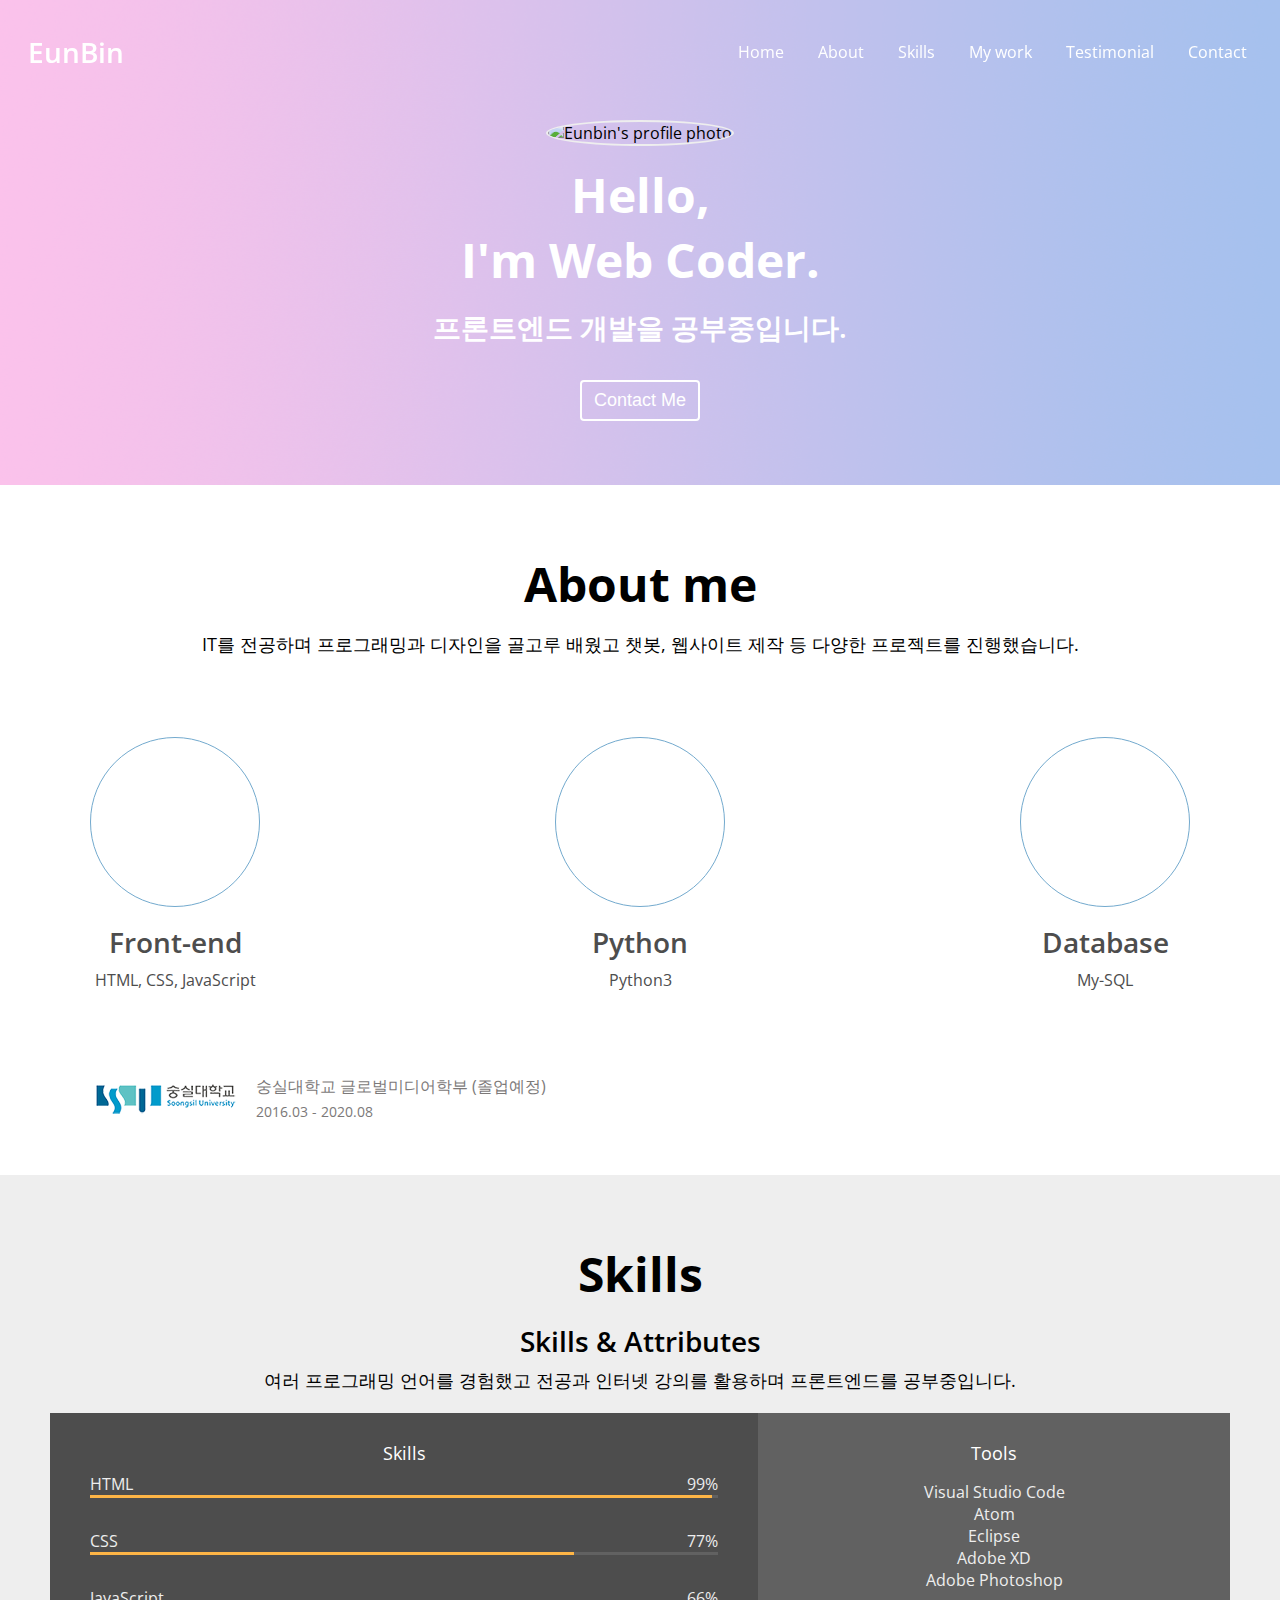
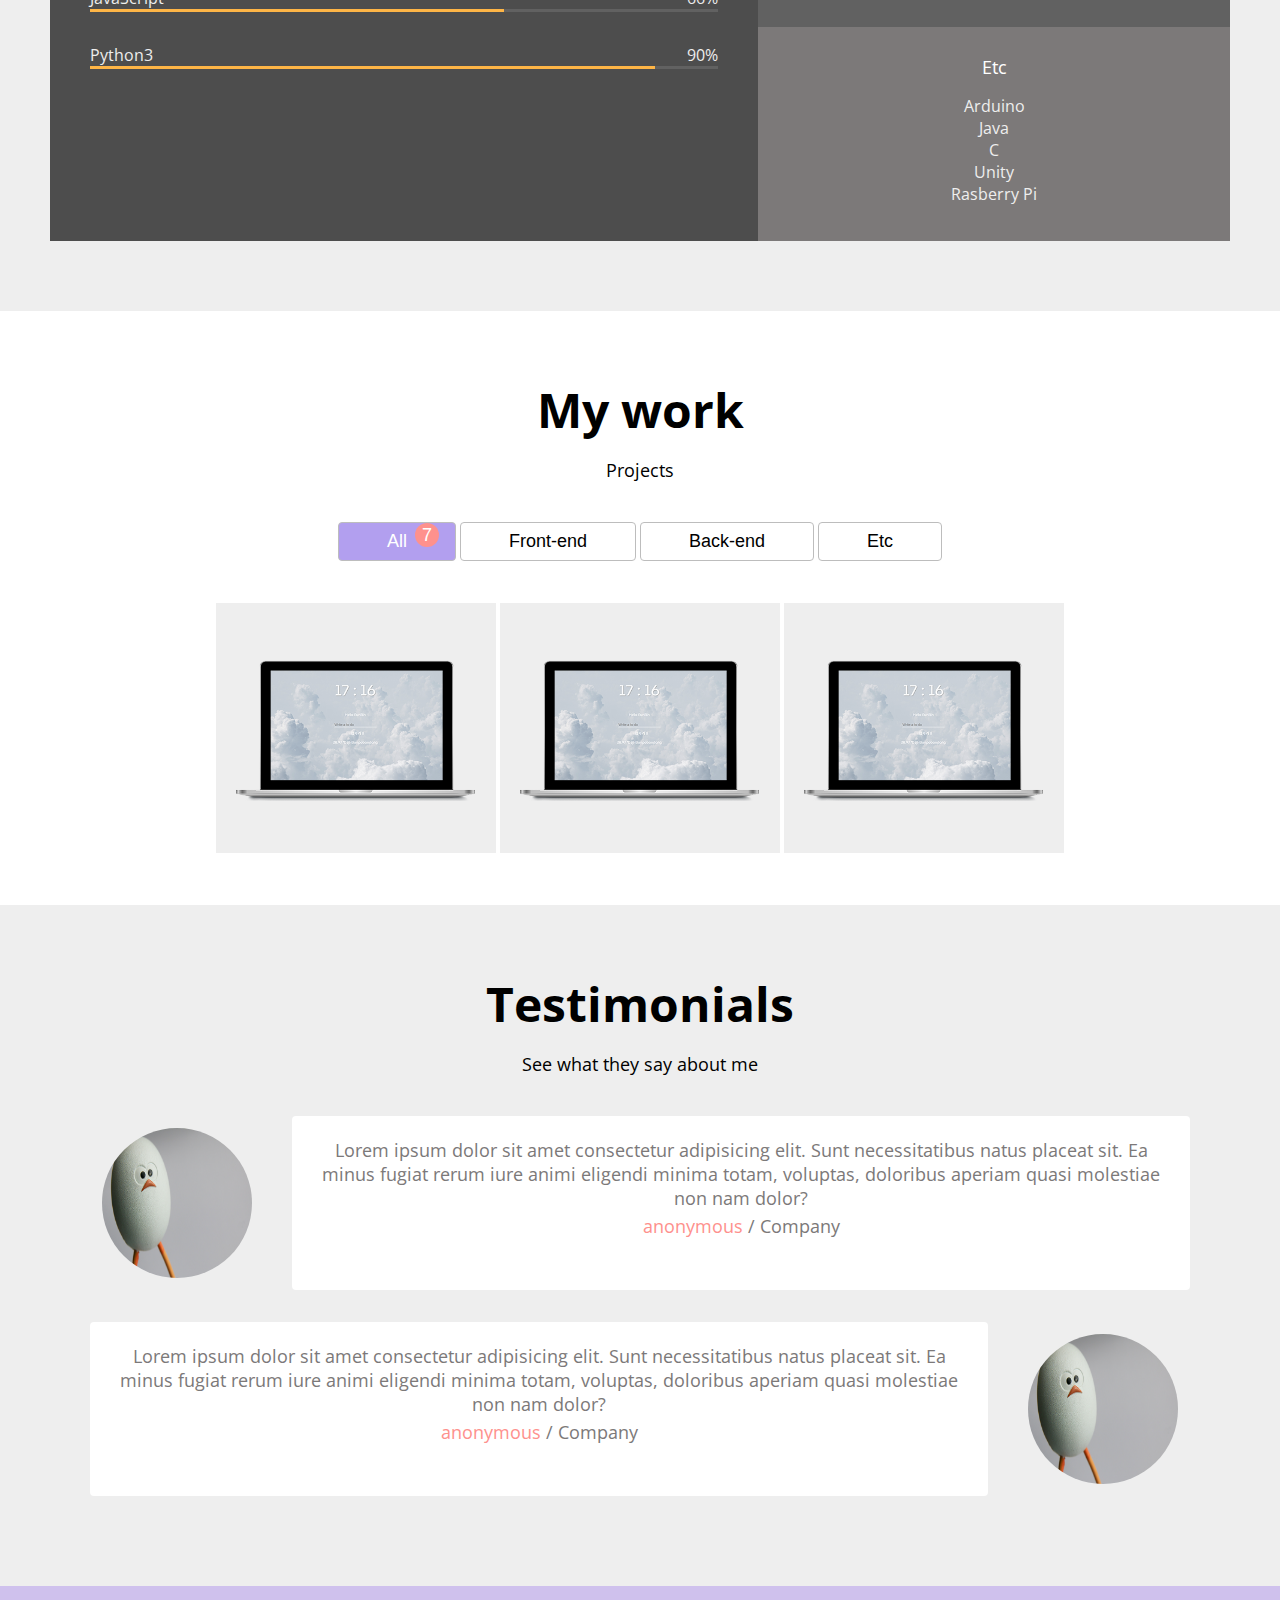
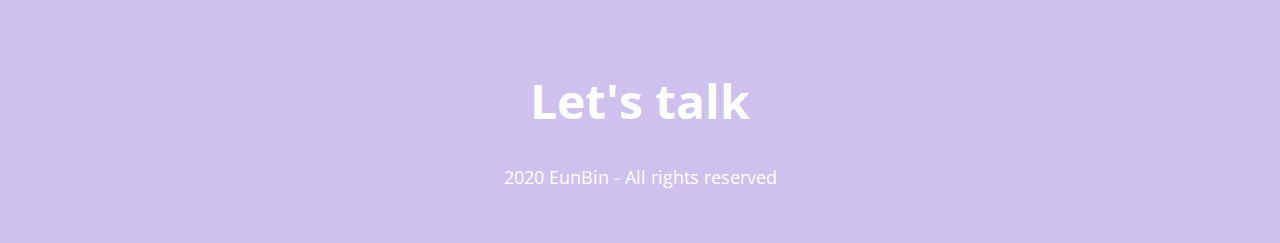
==== index.html @ cace44f2 "CSS: Styling" ====
<!DOCTYPE html>
<html lang="en">
  <head>
    <meta charset="UTF-8" />
    <meta name="viewport" content="width=device-width, initial-scale=1.0" />
    <title>EunBin's Portfolio</title>
    <meta
      name="description"
      content="Portfolio for bright software engineer EunBin"
    />
    <meta name="author" content="EunBin" />
    <link rel="icon" type="image/png" href="imgs/favicon.png" />
    <script
      src="https://kit.fontawesome.com/12ed482fdd.js"
      crossorigin="anonymous"
    ></script>
    <link
      href="https://fonts.googleapis.com/css2?family=Open+Sans:wght@400;600;700&display=swap"
      rel="stylesheet"
    />
    <link rel="stylesheet" href="style.css" />
    <script src="main.js" defer></script>
  </head>

  <body>
    <!--Navbar-->
    <nav id="navbar">
      <div class="navbar__logo">
        <!-- <i class="fab fa-diaspora"></i> -->
        <a href="#">EunBin</a>
      </div>
      <ul class="navbar__menu">
        <li class="navbar__menu__item active" data-link="#home">Home</li>
        <li class="navbar__menu__item" data-link="#about">About</li>
        <li class="navbar__menu__item" data-link="#skills">Skills</li>
        <li class="navbar__menu__item" data-link="#work">My work</li>
        <li class="navbar__menu__item" data-link="#testimonial">
          Testimonial
        </li>
        <li class="navbar__menu__item" data-link="#contact">Contact</li>
      </ul>

      <!-- Toggle button -->
      <button class="navbar__toggle-btn">
        <i class="fas fa-bars"></i>
      </button>
    </nav>
    <!-- Home -->
    <section id="home">
      <div class="home__container">
        <img
          src="https://avatars2.githubusercontent.com/u/37136770?s=460&u=2ddfc7a9444c9f76164aef270ee5d419b0d2f5f1&v=4"
          alt="Eunbin's profile photo"
          class="home__avatar"
        />
        <h1 class="home__title">Hello, <br />I'm Web Coder.</h1>
        <h2 class="home__description">프론트엔드 개발을 공부중입니다.</h2>
        <button class="home__contact">Contact Me</button>
      </div>
    </section>

    <!-- About -->
    <section id="about" class="section section__container">
      <h1>About me</h1>
      <p>
        IT를 전공하며 프로그래밍과 디자인을 골고루 배웠고 챗봇, 웹사이트 제작 등
        다양한 프로젝트를 진행했습니다.
      </p>
      <div class="about__majors">
        <div class="major">
          <div class="major__icon">
            <i class="fab fa-html5"></i>
          </div>
          <h2 class="major__title">Front-end</h2>
          <div class="major__description">
            HTML, CSS, JavaScript
          </div>
        </div>
        <div class="major">
          <div class="major__icon">
            <i class="fab fa-python"></i>
          </div>
          <h2 class="major__title">Python</h2>
          <div class="major__description">
            Python3
          </div>
        </div>
        <div class="major">
          <div class="major__icon">
            <i class="fas fa-database"></i>
          </div>
          <h2 class="major__title">Database</h2>
          <div class="major__description">
            My-SQL
          </div>
        </div>
      </div>
      <div class="about__jobs">
        <div class="job">
          <img
            src="imgs/jobs/logo-soongsil.png"
            alt="soongsil"
            class="job__logo"
          />
          <div class="job__description">
            <p class="job__name">숭실대학교 글로벌미디어학부 (졸업예정)</p>
            <p class="job__period">2016.03 - 2020.08</p>
          </div>
        </div>
        <div class="job"></div>
      </div>
    </section>

    <!-- Skills -->
    <section id="skills" class="section">
      <div class="section__container">
        <h1>Skills</h1>
        <h2>Skills & Attributes</h2>
        <p>
          여러 프로그래밍 언어를 경험했고 전공과 인터넷 강의를 활용하며
          프론트엔드를 공부중입니다.
        </p>
        <div class="skillset">
          <div class="skillset__left">
            <h3 class="skillset__title">Skills</h3>
            <div class="skill">
              <div class="skill__description">
                <span>HTML</span>
                <span>99%</span>
              </div>
              <div class="skill__bar">
                <div class="skill__value" style="width: 99%;"></div>
              </div>
            </div>
            <div class="skill">
              <div class="skill__description">
                <span>CSS</span>
                <span>77%</span>
              </div>
              <div class="skill__bar">
                <div class="skill__value" style="width: 77%;"></div>
              </div>
            </div>
            <div class="skill">
              <div class="skill__description">
                <span>JavaScript</span>
                <span>66%</span>
              </div>
              <div class="skill__bar">
                <div class="skill__value" style="width: 66%;"></div>
              </div>
            </div>
            <div class="skill">
              <div class="skill__description">
                <span>Python3</span>
                <span>90%</span>
              </div>
              <div class="skill__bar">
                <div class="skill__value" style="width: 90%;"></div>
              </div>
            </div>
          </div>
          <div class="skillset__right">
            <div class="tools">
              <h3 class="skillset__title">Tools</h3>
              <ul class="tools__list">
                <li><span>Visual Studio Code</span></li>
                <li><span>Atom</span></li>
                <li><span>Eclipse</span></li>
                <li><span>Adobe XD</span></li>
                <li><span>Adobe Photoshop</span></li>
              </ul>
            </div>
            <div class="etc">
              <h3 class="skillset__title">Etc</h3>
              <ul class="etc__list">
                <li><span>Arduino</span></li>
                <li><span>Java</span></li>
                <li><span>C</span></li>
                <li><span>Unity</span></li>
                <li><span>Rasberry Pi</span></li>
              </ul>
            </div>
          </div>
        </div>
      </div>
    </section>

    <!-- Work -->
    <section id="work" class="section">
      <div class="section__container">
        <h1>My work</h1>
        <h3>Projects</h3>
        <div class="work__categories">
          <button class="category__btn selected" data-filter="*">
            All <span class="category__count">7</span>
          </button>
          <button class="category__btn" data-filter="front-end">
            Front-end <span class="category__count">4</span>
          </button>
          <button class="category__btn" data-filter="back-end">
            Back-end <span class="category__count">2</span>
          </button>
          <button class="category__btn" data-filter="etc">
            Etc <span class="category__count">1</span>
          </button>
        </div>

        <div class="work__projects">
          <a
            href="https://github.com/eunbinhyun/chromeAppJS"
            class="project"
            target="blank"
            data-type="front-end"
          >
            <img
              src="imgs/projects/chromeApp.png"
              alt="chromeApp"
              class="project__img"
            />
            <div class="project__description">
              <h3>chromeApp</h3>
              <span>바닐라 JS로 크롭앱만들기</span>
            </div>
          </a>
          <a
            href="https://github.com/eunbinhyun/chromeAppJS"
            class="project"
            target="blank"
            data-type="back-end"
          >
            <img
              src="imgs/projects/chromeApp.png"
              alt="chromeApp"
              class="project__img"
            />
            <div class="project__description">
              <h3>chromeApp</h3>
              <span>바닐라 JS로 크롭앱만들기 강의를 수강하며 제작 </span>
            </div>
          </a>
          <a
            href="https://github.com/eunbinhyun/chromeAppJS"
            class="project"
            target="blank"
            data-type="etc"
          >
            <img
              src="imgs/projects/chromeApp.png"
              alt="chromeApp"
              class="project__img"
            />
            <div class="project__description">
              <h3>chromeApp</h3>
              <span>바닐라 JS로 크롭앱만들기 강의를 수강하며 제작 </span>
            </div>
          </a>
        </div>
      </div>
    </section>

    <!-- Testimonials -->
    <section id="testimonial" class="section">
      <div class="section__container">
        <h1>Testimonials</h1>
        <h3>See what they say about me</h3>
        <div class="testimonials">
          <div class="testimonial">
            <img
              src="imgs/testimonial/people1.jpg"
              alt="People"
              class="testimonial__avatar"
            />
            <div class="testimonial__speech-bubble">
              <p>
                Lorem ipsum dolor sit amet consectetur adipisicing elit. Sunt
                necessitatibus natus placeat sit. Ea minus fugiat rerum iure
                animi eligendi minima totam, voluptas, doloribus aperiam quasi
                molestiae non nam dolor?
              </p>
              <p class="name"><a href="">anonymous</a> / Company</p>
            </div>
          </div>
          <div class="testimonial">
            <div class="testimonial__speech-bubble">
              <p>
                Lorem ipsum dolor sit amet consectetur adipisicing elit. Sunt
                necessitatibus natus placeat sit. Ea minus fugiat rerum iure
                animi eligendi minima totam, voluptas, doloribus aperiam quasi
                molestiae non nam dolor?
              </p>
              <p class="name"><a href="">anonymous</a> / Company</p>
            </div>
            <img
              src="imgs/testimonial/people1.jpg"
              alt="People"
              class="testimonial__avatar"
            />
          </div>
        </div>
      </div>
    </section>

    <!-- Contact -->
    <section id="contact" class="section">
      <h1 class="contact__title">Let's talk</h1>

      <div class="contact__links">
        <a href="https://github.com/eunbinhyun" target="_blank">
          <i class="fab fa-github"></i>
        </a>
        <a href="#" target="_blank">
          <i class="fa fa-linkedin-square"></i>
        </a>
        <a href="mailto:dmsqlsgus@naver.com">
          <i class="fas fa-envelope-square"></i>
        </a>
      </div>
      <p class="contact__rights">2020 EunBin - All rights reserved</p>
    </section>

    <!-- Arrow up -->
    <button class="arrow-up">
      <i class="fas fa-arrow-up"></i>
    </button>
  </body>
</html>
---- style.css ----
/* Global */
:root {
  /* Color */
  --color-white: #ffffff;
  --color-light-white: #eeeeee;
  --color-dark-white: #bdbdbd;
  --color-pink: #fe918d;
  --color-dark-pink: #ff6863;
  --color-dark-grey: #4d4d4d;
  --color-grey: #616161;
  --color-light-grey: #7c7979;
  --color-lightest-grey: #e8eaec;
  --color-blue: #73aace;
  --color-yellow: #fff7d1;
  --color-orange: #feb546;
  --color-violet: #b29fef;
  --color-black: #000000;

  /* Font size */
  --font-large: 48px;
  --font-medium: 28px;
  --font-regular: 18px;
  --font-small: 16px;
  --font-micro: 14px;

  /* Font weight */
  --weight-bold: 700;
  --weight-semi-bold: 600;
  --weight-regular: 400;

  /* Size */
  --size--border-radius: 4px;

  /* Animation */
  --animation-duration: 300ms;
}

/* Universal tags */
* {
  box-sizing: border-box;
}

body {
  margin: 0;
  font-family: "Open Sans", san-serif;
  cursor: default;
}

a {
  text-decoration: none;
  color: var(--color-white);
}

ul {
  padding-left: 0;
}

li {
  list-style: none;
}

button {
  background-color: transparent;
  cursor: pointer;
  border: none;
  outline: none;
}

/* Typography */
h1 {
  font-size: var(--font-large);
  font-weight: var(--weight-bold);
  color: var(--color-black);
  margin: 16px 0;
}

h2 {
  font-size: var(--font-medium);
  font-weight: var(--weight-semi-bold);
  color: var(--color-black);
  margin: 8px 0;
}

h3 {
  font-size: var(--font-regular);
  font-weight: var(--weight-regular);
  color: var(--color-black);
  margin: 8px 0;
}

p {
  font-size: var(--font-regular);
  font-weight: var(--weight-regular);
  color: var(--font-black);
  margin: 4px 0;
}

/* Navbar */
#navbar {
  position: fixed;
  width: 100%;
  display: flex;
  justify-content: space-between;
  background-color: transparent;
  align-items: center;
  color: var(--color-white);
  padding: 16px;
  transition: all var(--animation-duration) ease-in-out;
  z-index: 1;
}

#navbar.navbar--dark {
  background-color: var(--color-white);
  padding: 8px;
  border-bottom: 1px solid var(--color-lightest-grey);
  opacity: 0.9;
}

.navbar__menu {
  display: flex;
}

.navbar__logo {
  font-size: var(--font-medium);
  font-weight: var(--weight-semi-bold);
  padding: 0 12px;
}

.navbar__menu__item {
  padding: 8px 12px;
  margin: 0 4px;
  cursor: pointer;
  color: var(--color-white);
  border: 1px solid transparent;
}

.navbar__menu__item:hover {
  color: var(--color-white);
  border-color: var(--color-white);
  background-color: var(--color-violet);

  border-radius: var(--size--border-radius);
}

.navbar__menu--dark li {
  color: var(--color-light-grey);
}
.navbar__menu--dark a {
  color: var(--color-violet);
}

.navbar__toggle-btn {
  position: absolute;
  right: 32px;
  top: 24px;
  display: none;
  font-size: 24px;
  color: var(--color-white);
}

/* Home */
#home {
  background: url("imgs/home-background.png") center/cover no-repeat;
  padding: 40px;
  padding-top: 120px;
  text-align: center;
}

.home__avatar {
  width: 250px;
  height: 250px;
  border-radius: 50%;
  border: 2px solid var(--color-light-white);
}

.home__title,
.home__description {
  color: var(--color-white);
}

.home__contact {
  color: var(--color-white);
  font-size: var(--font-regular);
  font-weight: var(--weight-regular);
  margin: 24px;
  padding: 8px 12px;
  border: 2px solid var(--color-white);
  border-radius: var(--size--border-radius);
}

.home__contact:hover {
  background-color: var(--color-violet);
}

/* Section common */
.section {
  padding: 50px;
  text-align: center;
  margin: auto;
}

.section__container {
  max-width: 1200px;
  margin: auto;
}

/* About */
.about__majors {
  display: flex;
  justify-content: space-between;
  margin: 80px 0;
}

.major__icon {
  width: 170px;
  height: 170px;
  line-height: 170px;
  font-size: 70px;
  margin: auto;
  color: var(--color-blue);
  border: 1px solid var(--color-blue);
  border-radius: 50%;
  margin-bottom: 16px;
}

.major__icon i {
  transition: all var(--animation-duration) ease;
}

.major__icon:hover i {
  color: var(--color-pink);
  transform: rotate(-30deg) scale(1.1);
}

.major__title,
.major__description {
  color: var(--color-dark-grey);
}

.major__description {
  font-size: var(--font-small);
}

.job {
  display: flex;
  align-items: center;
}

.job__description {
  margin: 0 16px;
  text-align: left;
}

.job__name,
.job__period {
  color: var(--color-light-grey);
}

.job__name {
  font-size: var(--font-small);
}

.job__period {
  font-size: var(--font-micro);
}

/* Skill */
.skillset {
  display: flex;
  background-color: var(--color-light-grey);
  color: var(--color-light-white);
  margin: 20px 0;
}

.skillset__title {
  color: var(--color-white);
}
.skillset__left {
  flex-basis: 60%;
  background-color: var(--color-dark-grey);
  padding: 20px 40px;
}

.skill__description {
  display: flex;
  justify-content: space-between;
}

.skill {
  margin-bottom: 32px;
}
.skill__bar {
  width: 100%;
  height: 3px;
  background-color: var(--color-grey);
}

.skill__value {
  height: 3px;
  background-color: var(--color-orange);
}

.skillset__right {
  flex-basis: 40%;
}

.tools {
  background-color: var(--color-grey);
}

.tools,
.etc {
  padding: 20px;
}

#skills {
  background-color: rgb(238, 238, 238);
}
/* Work */
.work__categories {
  margin: 40px;
}

.category__btn {
  border: 1px solid var(--color-dark-white);
  border-radius: var(--size--border-radius);
  font-size: var(--font-regular);
  padding: 8px 48px;
  position: relative;
}

.category__btn.selected,
.category__btn:hover {
  background-color: var(--color-violet);
  color: var(--color-white);
}

.category__btn.selected .category__count,
.category__btn:hover .category__count {
  opacity: 1;
  top: 0;
}

.category__count {
  background-color: var(--color-pink);
  border-radius: 50%;
  color: var(--color-white);
  width: 24px;
  height: 24px;
  line-height: 24px;
  display: inline-block;
  position: absolute;
  top: -20px;
  right: 16px;
  opacity: 0;
  transition: all var(--animation-duration) ease-in;
}

.work__projects {
  display: flex;
  flex-wrap: wrap;
  justify-content: center;
  opacity: 1;
  transition: all var(--animation-duration) ease-out;
}

.work__projects.anim-out {
  opacity: 0.6;
  transform: scale(0.96) translateY(40px);
}
.project {
  position: relative;
  width: 280px;
  height: 250px;
  margin: 2px;
  background-color: var(--color-light-white);
  display: flex;
  justify-content: center;
  align-items: center;
}
.project.invisible {
  display: none;
}

.project__img {
  max-width: 100%;
  max-height: 100%;
}

.project__description {
  position: absolute;
  background-color: black;
  display: flex;
  flex-direction: column;
  justify-content: center;
  width: 100%;
  height: 100%;
  top: 0;
  left: 0;
  opacity: 0;
  transform: translateY(10px);
  transition: all var(--animation-duration) ease-in;
}

.project:hover .project__description {
  opacity: 0.8;
  transform: translateY(0px);
}

.project__description h3 {
  color: var(--color-orange);
}

.project__description h3:after {
  content: "";
  display: block;
  position: relative;
  left: 50%;
  width: 50px;
  height: 2px;
  transform: translateX(-50%);
  margin-top: 8px;
  background-color: var(--color-dark-white);
}

/* Testimonial */
#testimonial {
  background-color: var(--color-light-white);
}

.testimonials {
  margin: 40px;
}

.testimonial {
  display: flex;
  margin: 32px 0;
}

.testimonial__avatar {
  width: 150px;
  height: 150px;
  border-radius: 50%;
  margin: 12px;
}

.testimonial__avatar:nth-child(odd) {
  margin-right: 40px;
}

.testimonial__avatar:nth-child(even) {
  margin-left: 40px;
}

.testimonial__speech-bubble {
  padding: 18px;
  background-color: var(--color-white);
  border-radius: var(--size--border-radius);
}

.testimonial__speech-bubble p {
  color: var(--color-light-grey);
}

.testimonial__speech-bubble a {
  color: var(--color-pink);
}

/* Contact */
#contact {
  background-color: #cfc1ed;
}

.contact__title,
.contact__email,
.contact__rights {
  color: var(--color-white);
}

.contact__title {
  margin: 32px 0;
}

.contact__links {
  font-size: var(--font-large);
  margin: 24px 0;
}

.contact__links i {
  transition: all var(--animation-duration) ease-in;
}

.contact__links i:hover {
  transform: scale(1.1);
  color: var(--color-yellow);
}

/* Scroll */
.arrow-up {
  position: fixed;
  bottom: 50px;
  right: 50px;
  width: 70px;
  height: 70px;
  font-size: 50px;
  border: 1px solid var(--color-lightest-grey);
  background-color: var(--color-white);
  color: var(--color-light-grey);
  border-radius: 50%;
  opacity: 0;
  transition: opacity 300ms ease-in;
  pointer-events: none;
}
.arrow-up:hover {
  border: 1px solid var(--color-violet);
  background-color: var(--color-violet);
  color: var(--color-white);
}
.arrow-up.visible {
  opacity: 1;
  pointer-events: auto;
}

/* For below 768px screen width */
@media screen and (max-width: 768px) {
  :root {
    /* Font size */
    --font-large: 30px;
    --font-medium: 18px;
    --font-regular: 16px;
    --font-small: 14px;
    --font-micro: 12px;
  }

  .navbar__logo a {
    color: var(--color-violet);
  }
  .navbar__menu li {
    color: var(--color-light-grey);
  }

  .navbar__toggle-btn {
    display: block;
    top: 16px;
    right: 16px;
    font-size: var(--font-medium);
    color: var(--color-light-grey);
  }

  #navbar {
    flex-direction: column;
    align-items: flex-start;
    background-color: var(--color-white);
    opacity: 0.9;
    border-bottom: 1px solid var(--color-lightest-grey);
  }

  #navbar.navbar--dark {
    padding: 16px;
  }
  .navbar__menu {
    flex-direction: column;
    text-align: center;
    width: 100%;
    display: none;
  }

  .navbar__menu.open {
    display: block;
  }

  .section {
    padding: 16px;
    padding-top: 40px;
  }

  .about__majors {
    flex-direction: column;
    margin-top: 30px;
    margin-bottom: 0px;
  }
  .major {
    margin-bottom: 30px;
  }

  .skillset {
    flex-direction: column;
  }

  .category__btn {
    margin: 4px 0;
    width: 100%;
  }
  .project {
    flex-grow: 1;
  }

  .testimonial {
    flex-direction: column;
    align-items: center;
  }
  .testimonial__avatar {
    width: 120px;
    height: 120px;
  }

  .testimonial__avatar:nth-child(even),
  .testimonial__avatar:nth-child(odd) {
    margin: 0;
    margin-bottom: 8px;
  }
  .testimonial__speech-bubble {
    order: 1;
  }

  .arrow-up {
    width: 50px;
    height: 50px;
    font-size: 30px;
    line-height: 50px;
    bottom: 16px;
    right: 16px;
  }
}
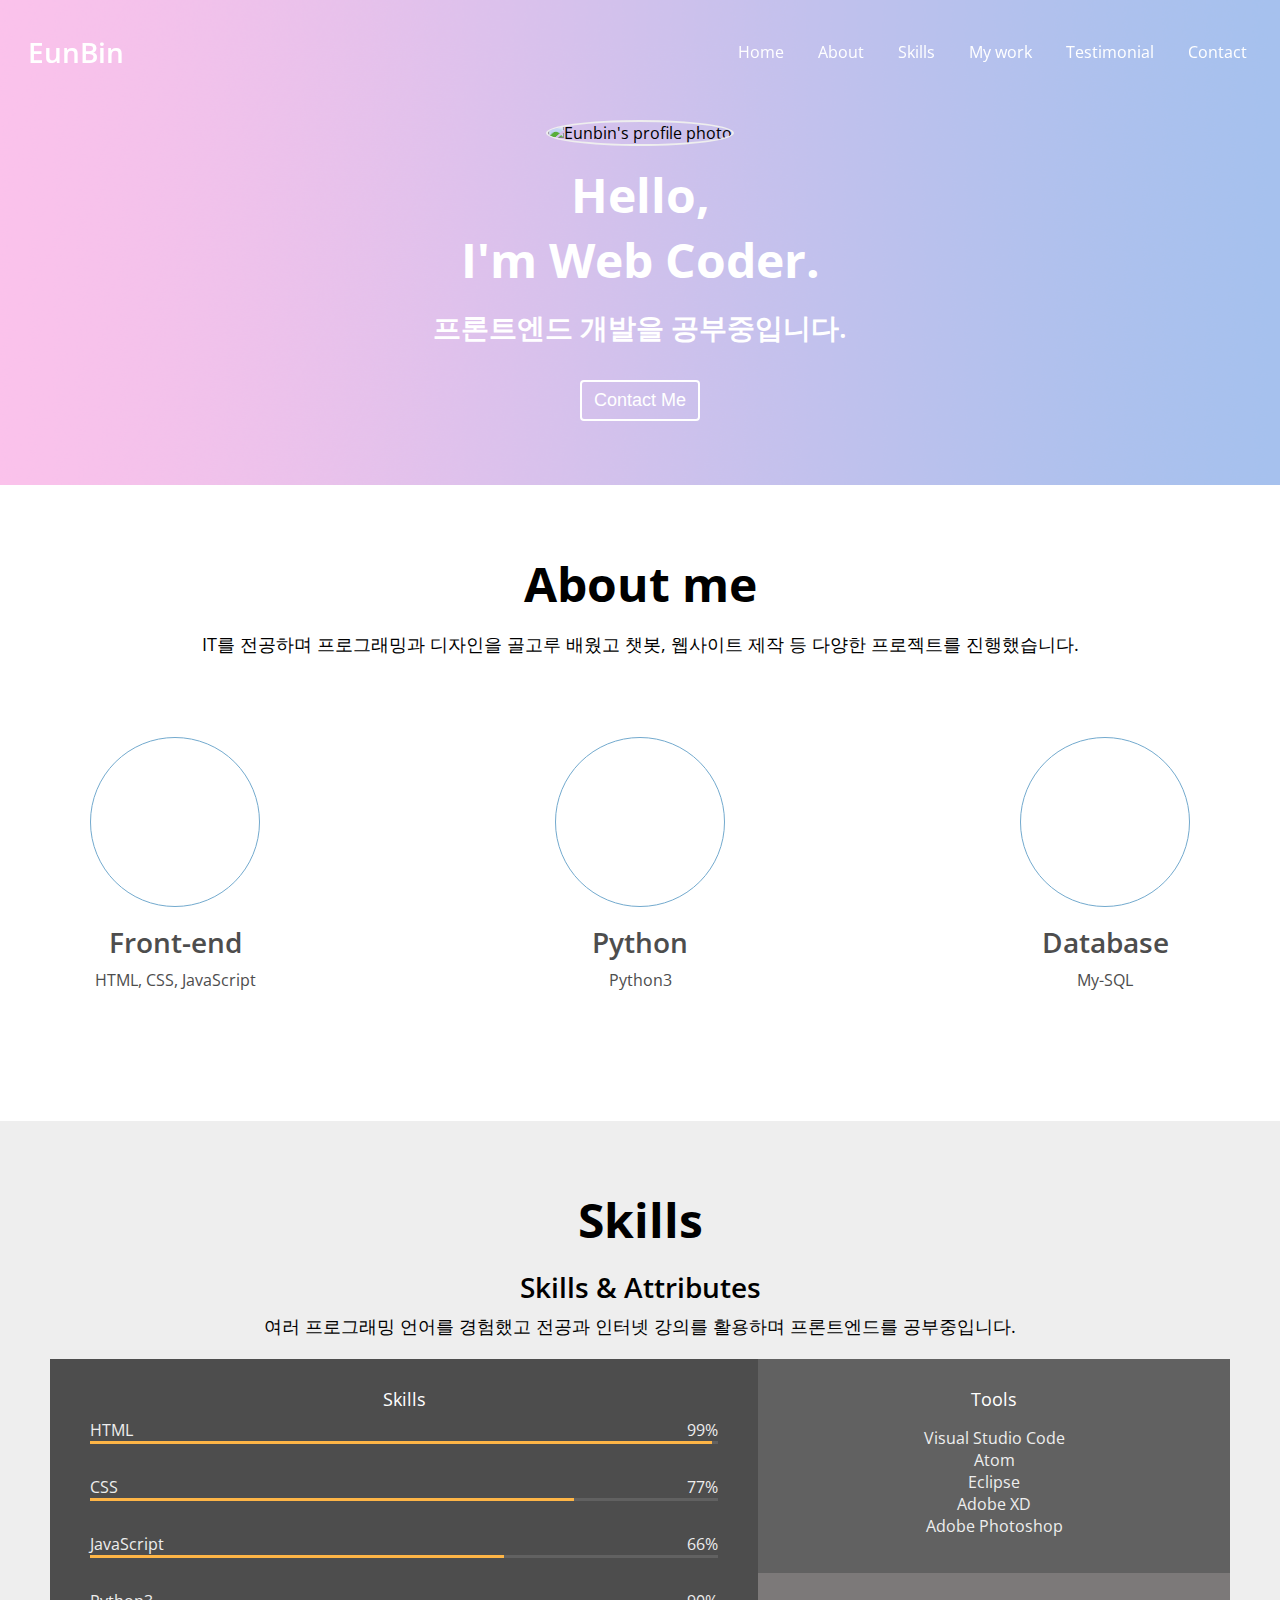
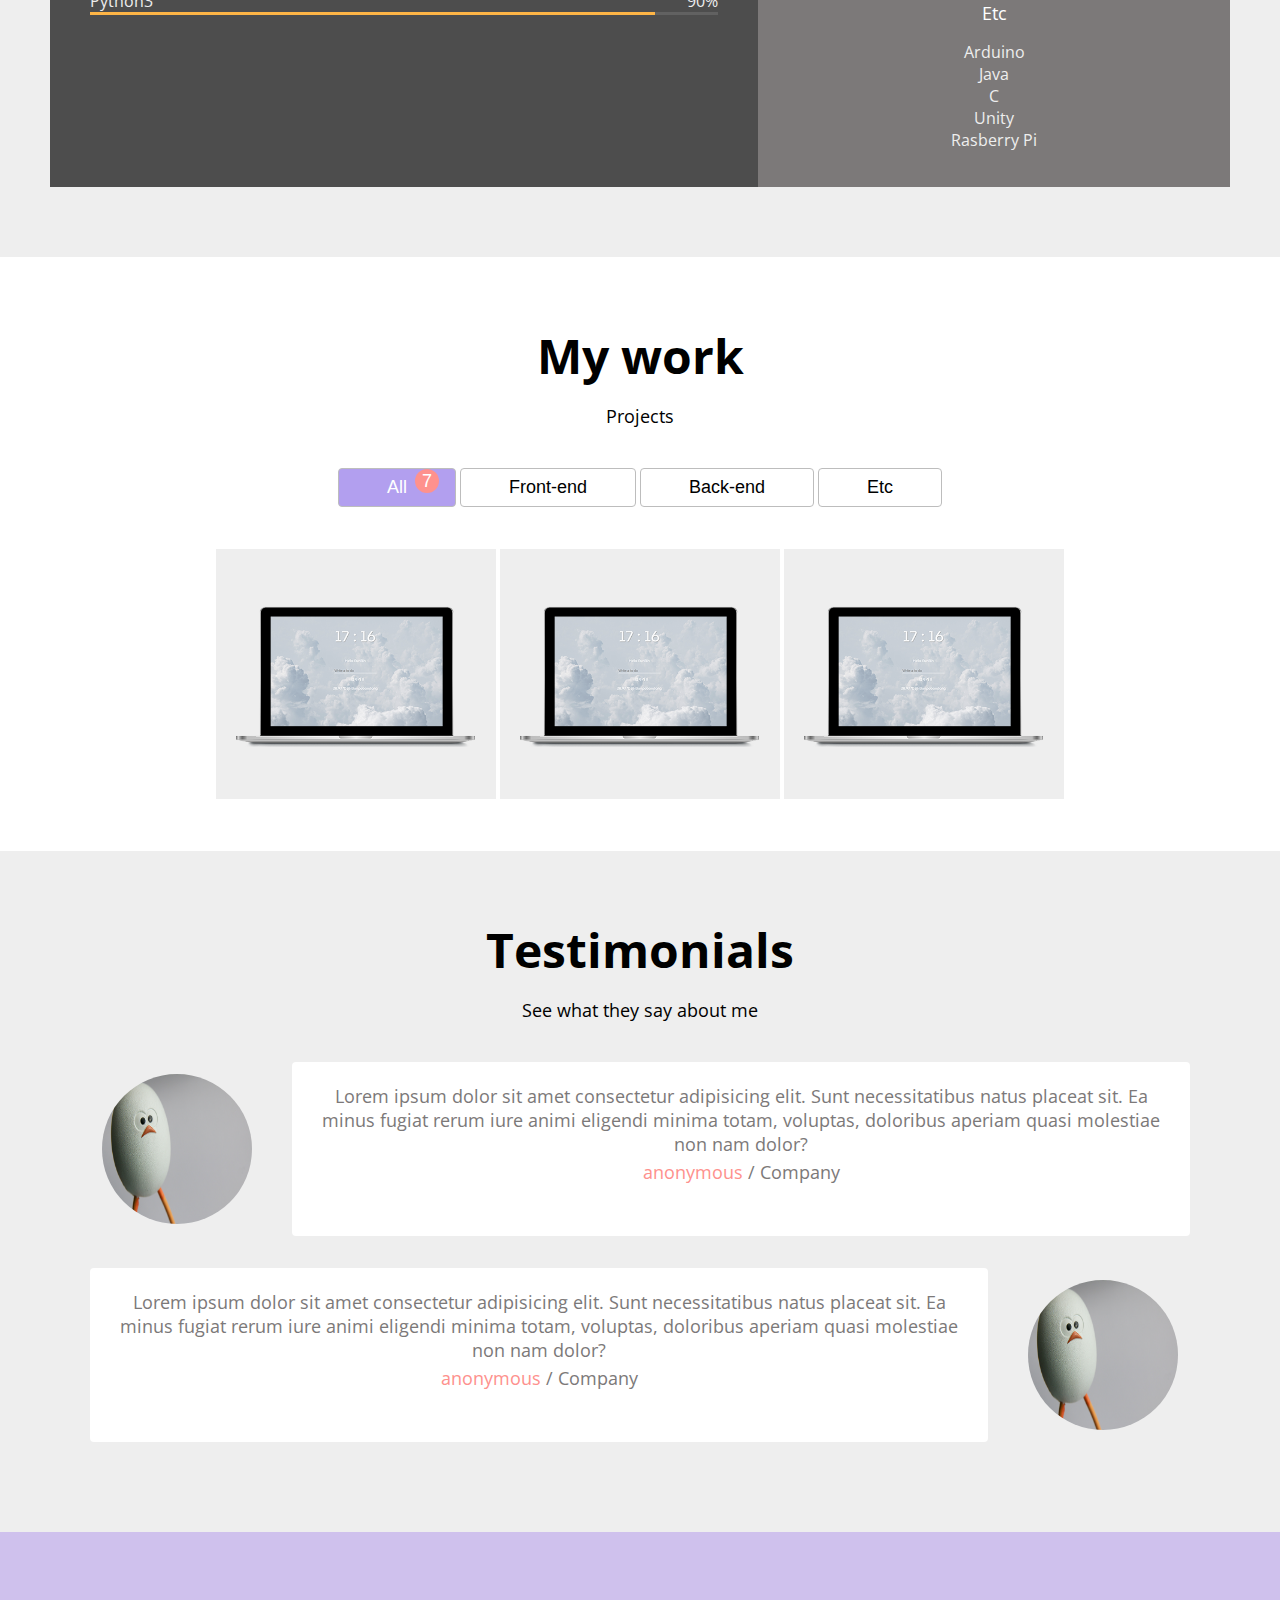
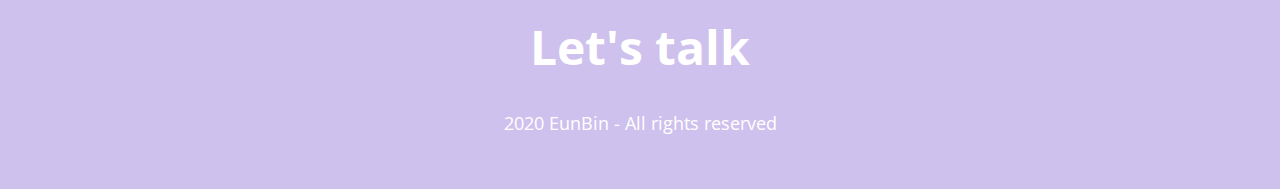
==== commit ccd927aa: "remove about-jobs" ====
--- a/index.html
+++ b/index.html
@@ -95,20 +95,6 @@
           </div>
         </div>
       </div>
-      <div class="about__jobs">
-        <div class="job">
-          <img
-            src="imgs/jobs/logo-soongsil.png"
-            alt="soongsil"
-            class="job__logo"
-          />
-          <div class="job__description">
-            <p class="job__name">숭실대학교 글로벌미디어학부 (졸업예정)</p>
-            <p class="job__period">2016.03 - 2020.08</p>
-          </div>
-        </div>
-        <div class="job"></div>
-      </div>
     </section>
 
     <!-- Skills -->
--- a/style.css
+++ b/style.css
@@ -241,29 +241,6 @@
   font-size: var(--font-small);
 }
 
-.job {
-  display: flex;
-  align-items: center;
-}
-
-.job__description {
-  margin: 0 16px;
-  text-align: left;
-}
-
-.job__name,
-.job__period {
-  color: var(--color-light-grey);
-}
-
-.job__name {
-  font-size: var(--font-small);
-}
-
-.job__period {
-  font-size: var(--font-micro);
-}
-
 /* Skill */
 .skillset {
   display: flex;
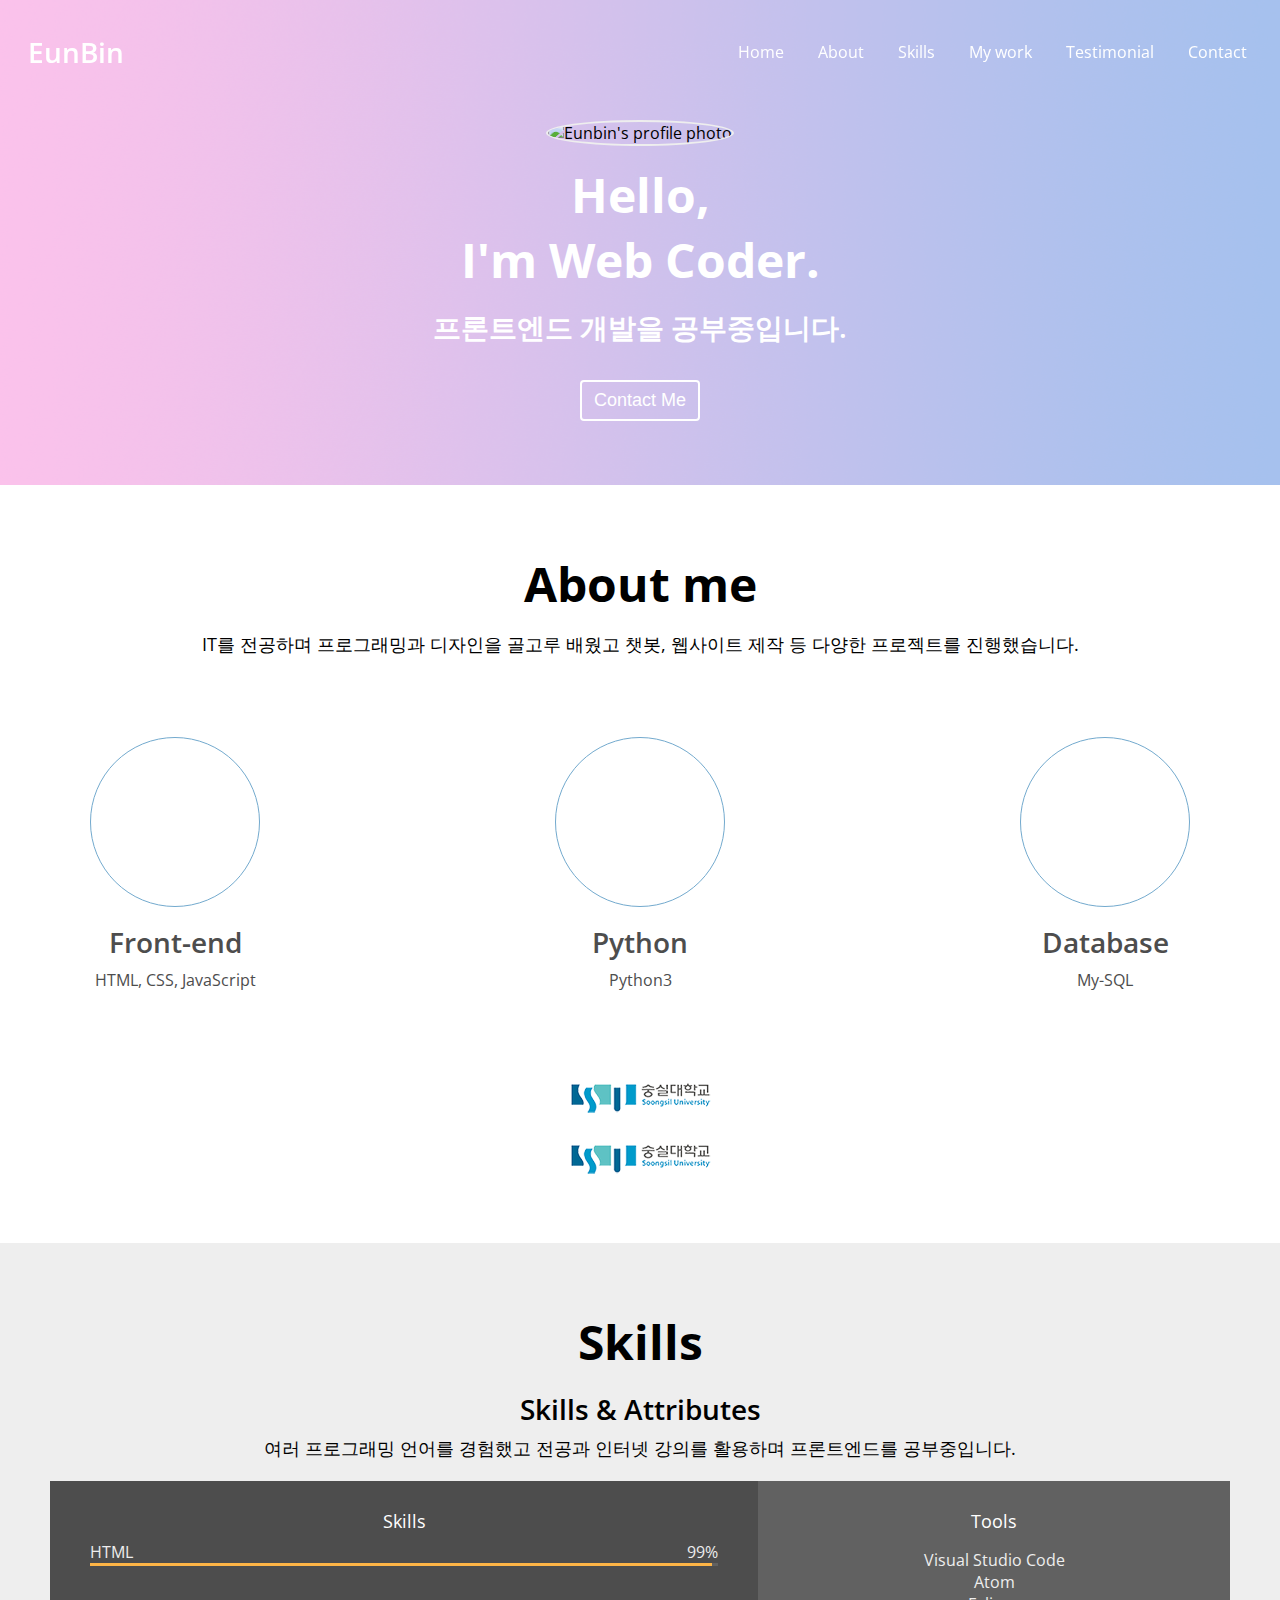
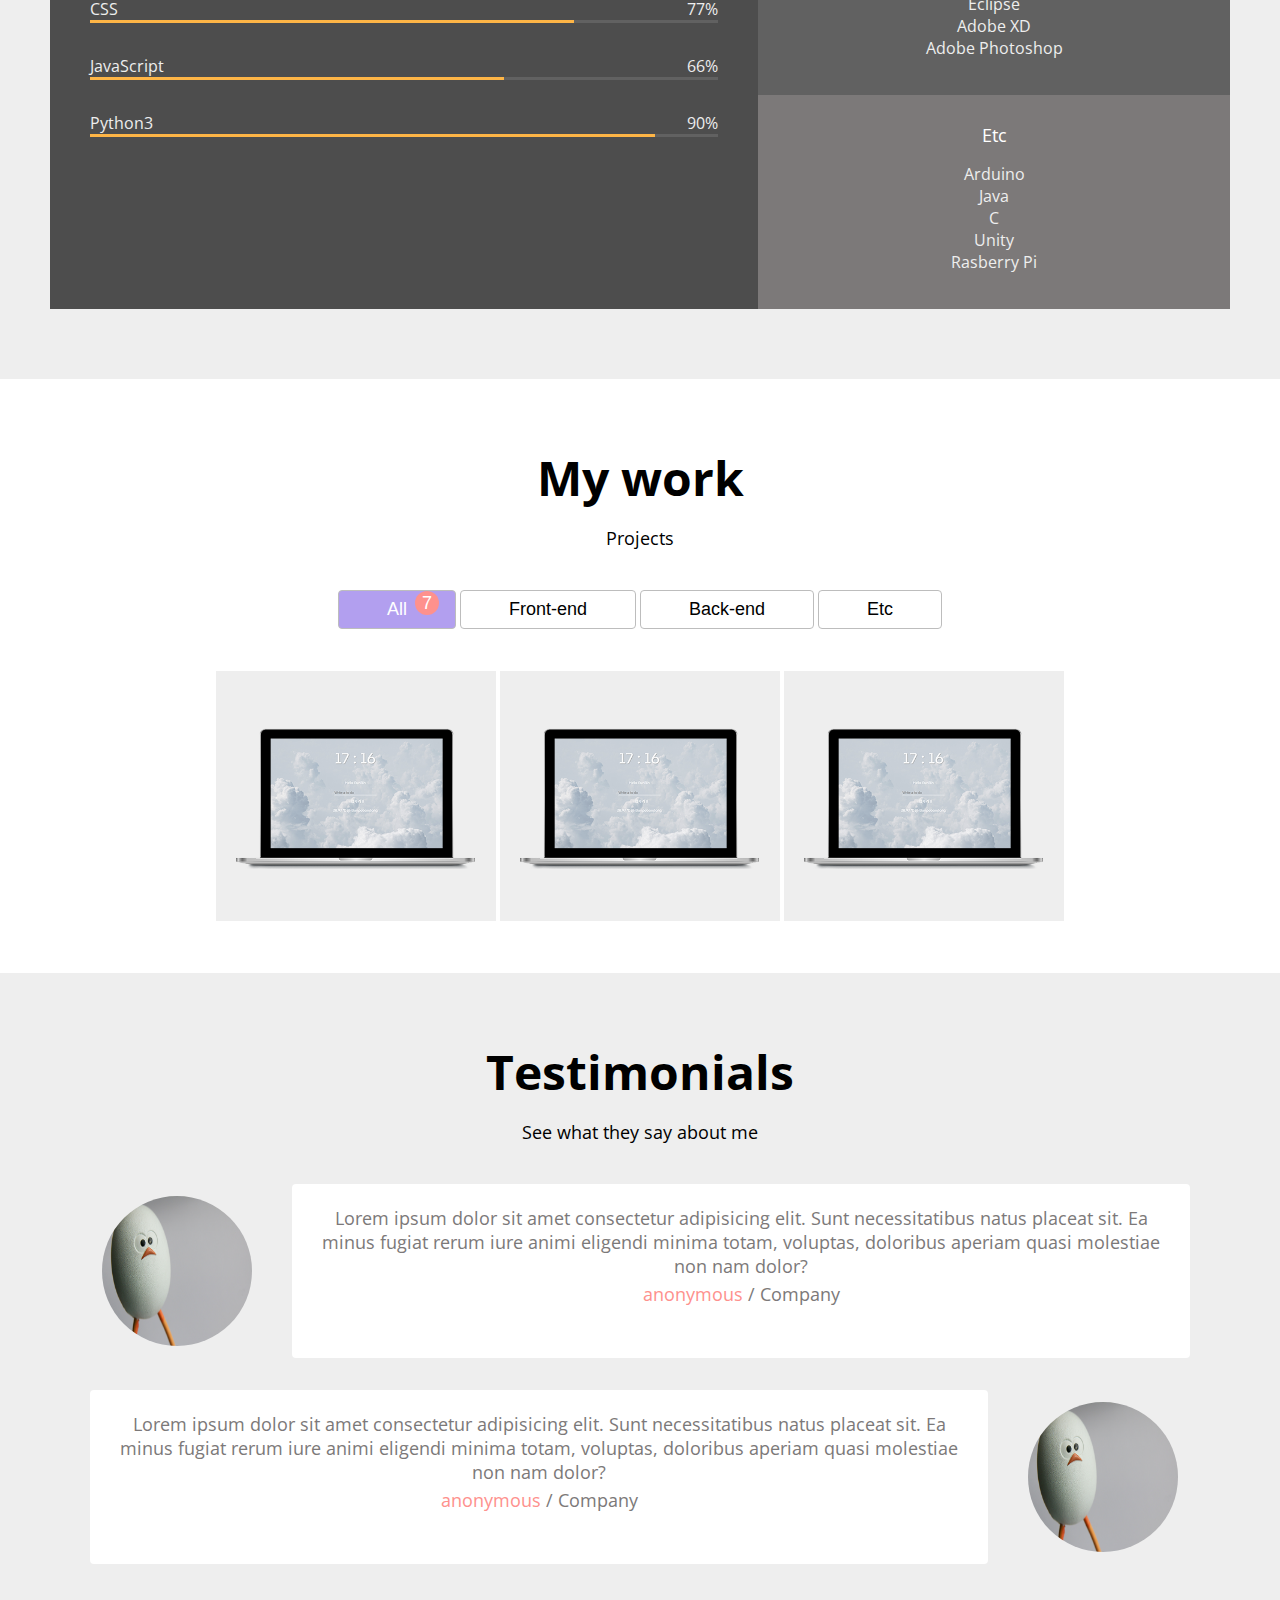
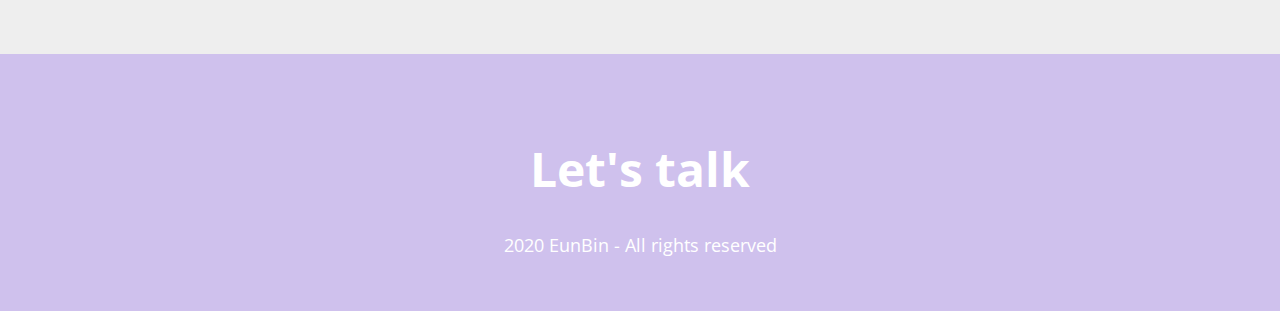
==== commit a0e6f096: "HTML: About jobs" ====
--- a/index.html
+++ b/index.html
@@ -94,6 +94,20 @@
             My-SQL
           </div>
         </div>
+      
+      </div>
+      <div class="about__jobs">
+        <div class="job">
+          <img src="imgs/jobs/logo-soongsil.png" alt="" class="job__logo">
+          <p class="job__name"></p>
+          <p class="job__period"></p>
+        </div>
+        <div class="job">
+          <img src="imgs/jobs/logo-soongsil.png" alt="" class="job__logo">
+          <p class="job__name"></p>
+          <p class="job__period"></p>
+        </div>
+
       </div>
     </section>
 
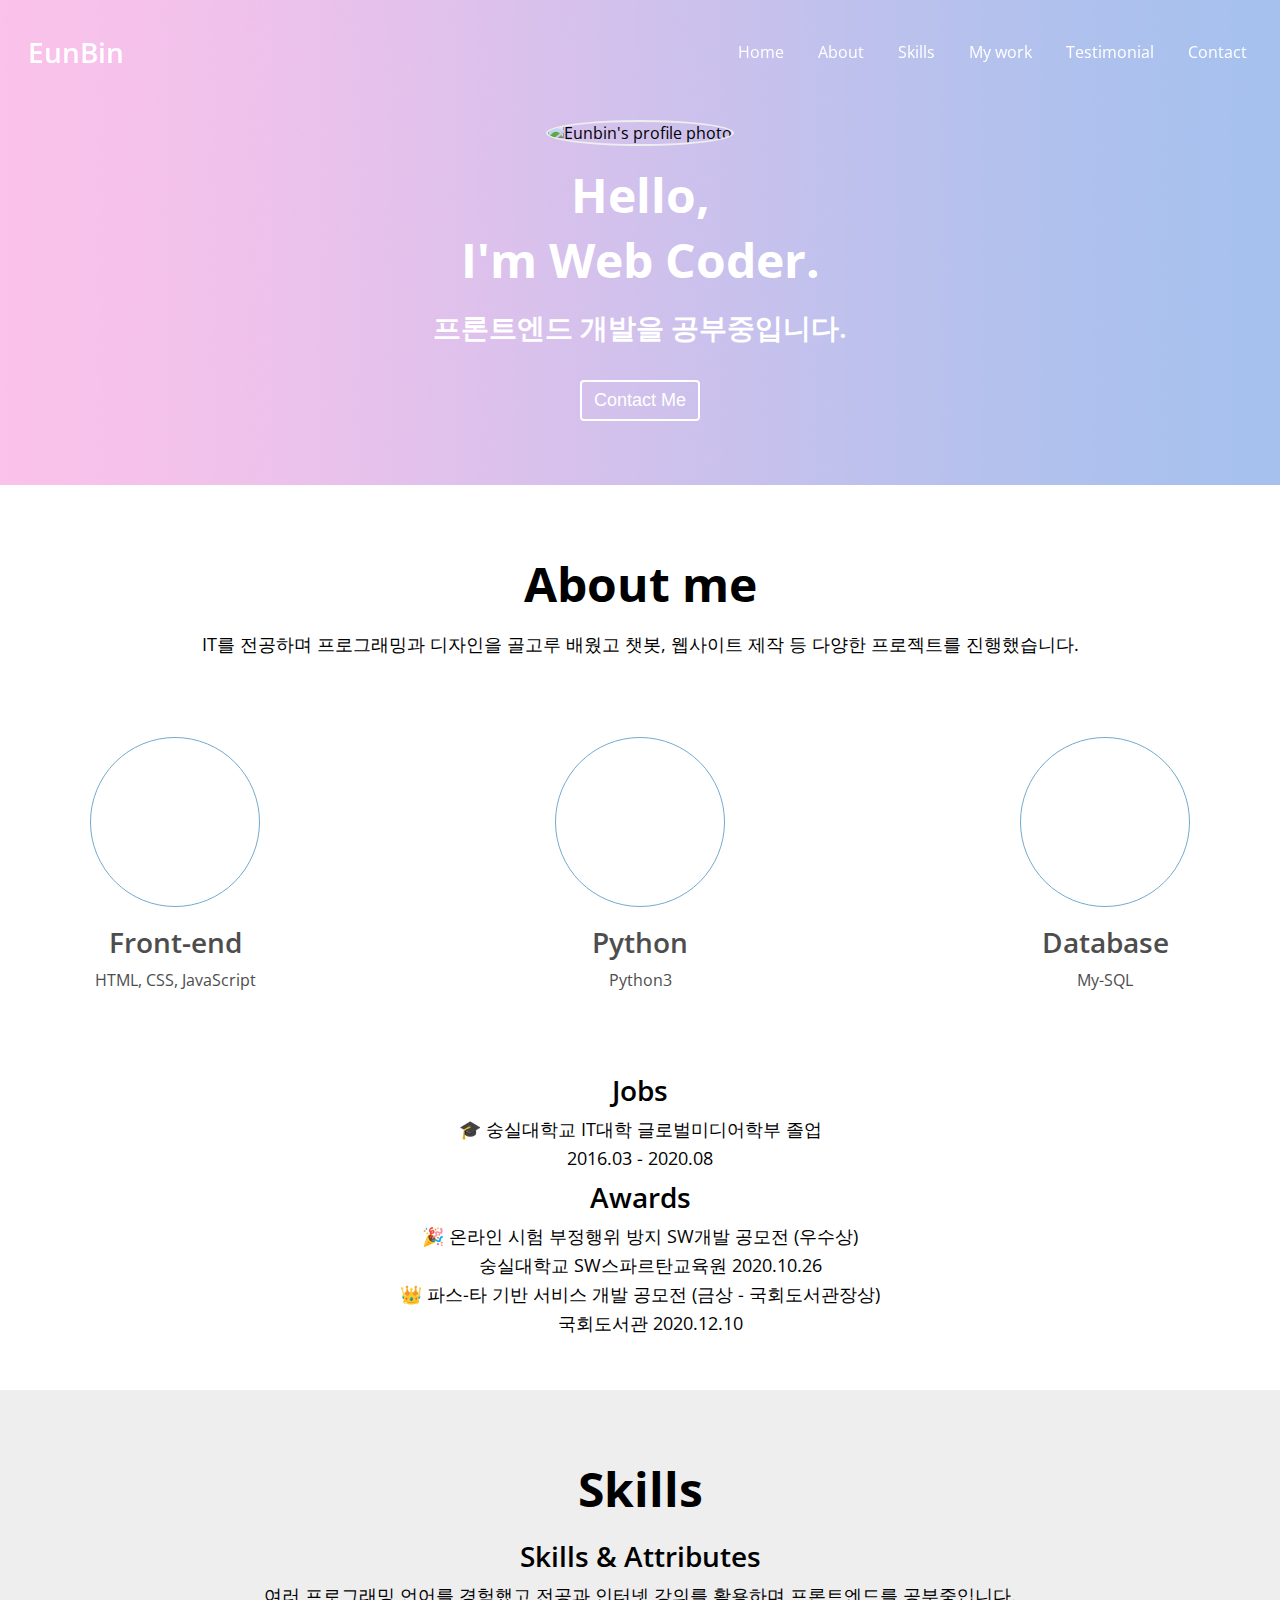
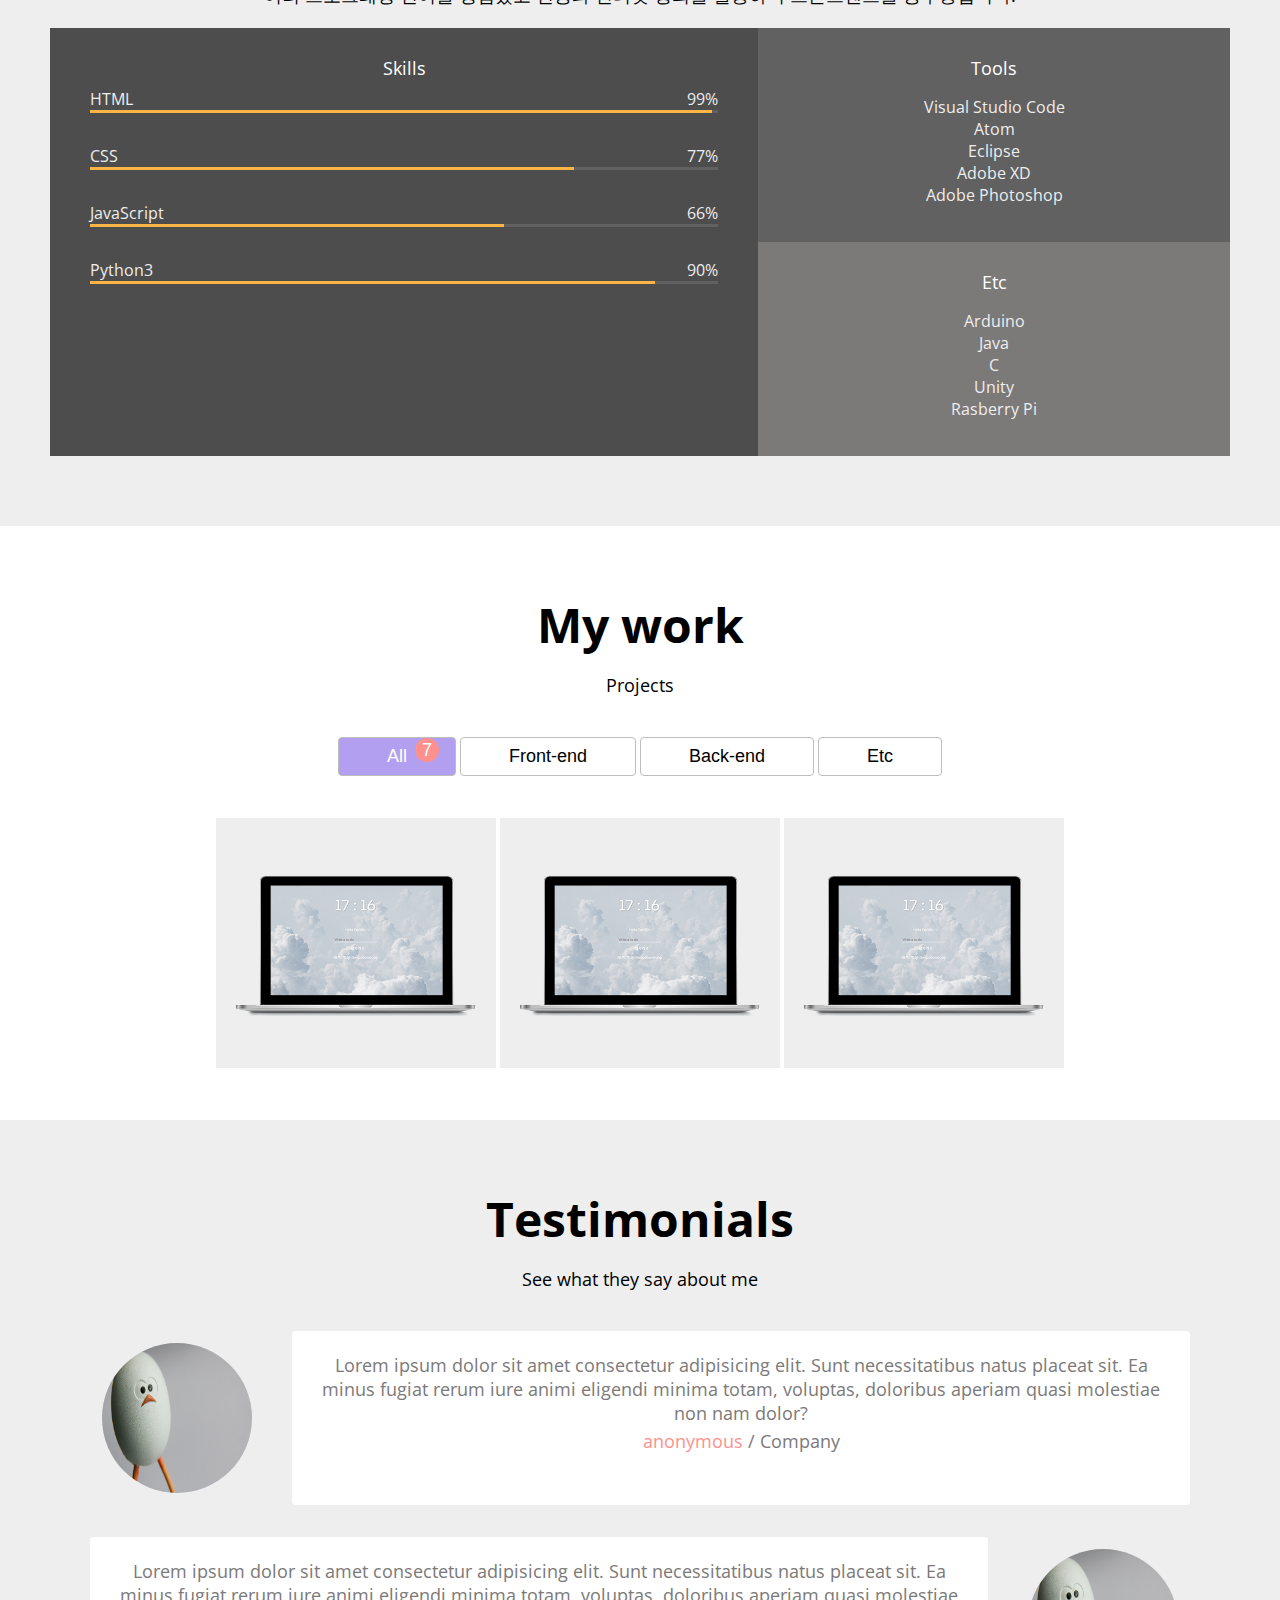
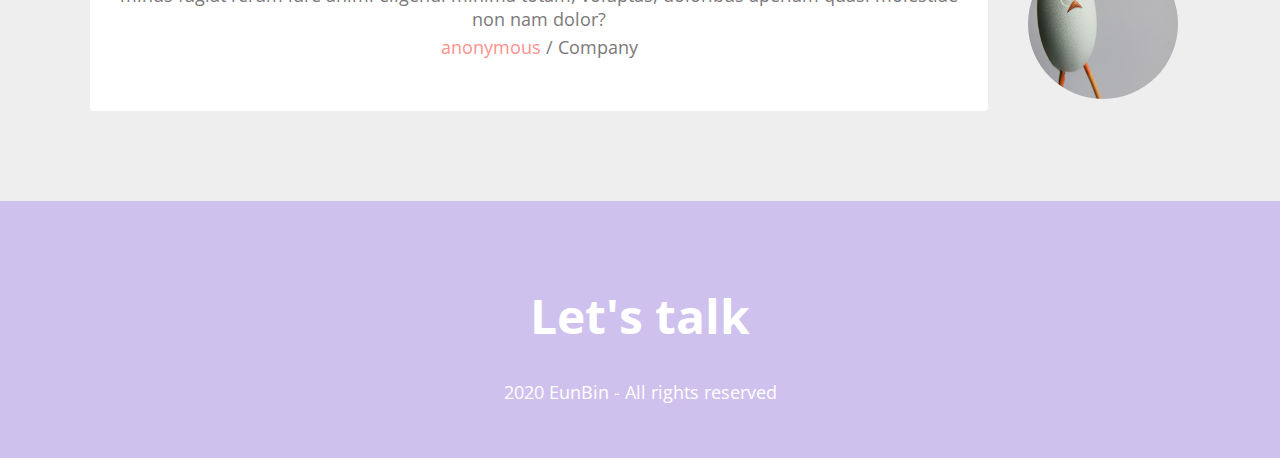
==== commit cb5ae779: "HTML: Jobs and Awards" ====
--- a/index.html
+++ b/index.html
@@ -96,18 +96,30 @@
         </div>
       
       </div>
+      <h2 class="about__titles">Jobs</h2>
       <div class="about__jobs">
         <div class="job">
-          <img src="imgs/jobs/logo-soongsil.png" alt="" class="job__logo">
-          <p class="job__name"></p>
-          <p class="job__period"></p>
-        </div>
-        <div class="job">
-          <img src="imgs/jobs/logo-soongsil.png" alt="" class="job__logo">
-          <p class="job__name"></p>
-          <p class="job__period"></p>
-        </div>
-
+          <div class="job__description">
+          <p class="job__name">🎓 숭실대학교 IT대학 글로벌미디어학부 졸업</p>
+          <p class="job__period">2016.03 - 2020.08</p>
+          </div>
+        </div>
+      </div>
+      <h2 class="about__titles">Awards</h2>
+      <div class="about__awards">
+        <div class="award">
+          <div class="award__description">
+            <p class="award__name">🎉 온라인 시험 부정행위 방지 SW개발 공모전 (우수상)</p>
+            <p class="award__organization">&nbsp;&nbsp;&nbsp;&nbsp;숭실대학교 SW스파르탄교육원  <span class="award__date">2020.10.26</span></p>
+           
+          </div>
+        </div>
+        <div class="award">
+          <div class="award__description">
+            <p class="award__name">👑 파스-타 기반 서비스 개발 공모전 (금상 - 국회도서관장상)</p>
+            <p class="award__organization">&nbsp;&nbsp;&nbsp;&nbsp;국회도서관  <span class="award__date">2020.12.10</span></p>
+          </div>
+        </div>
       </div>
     </section>
 
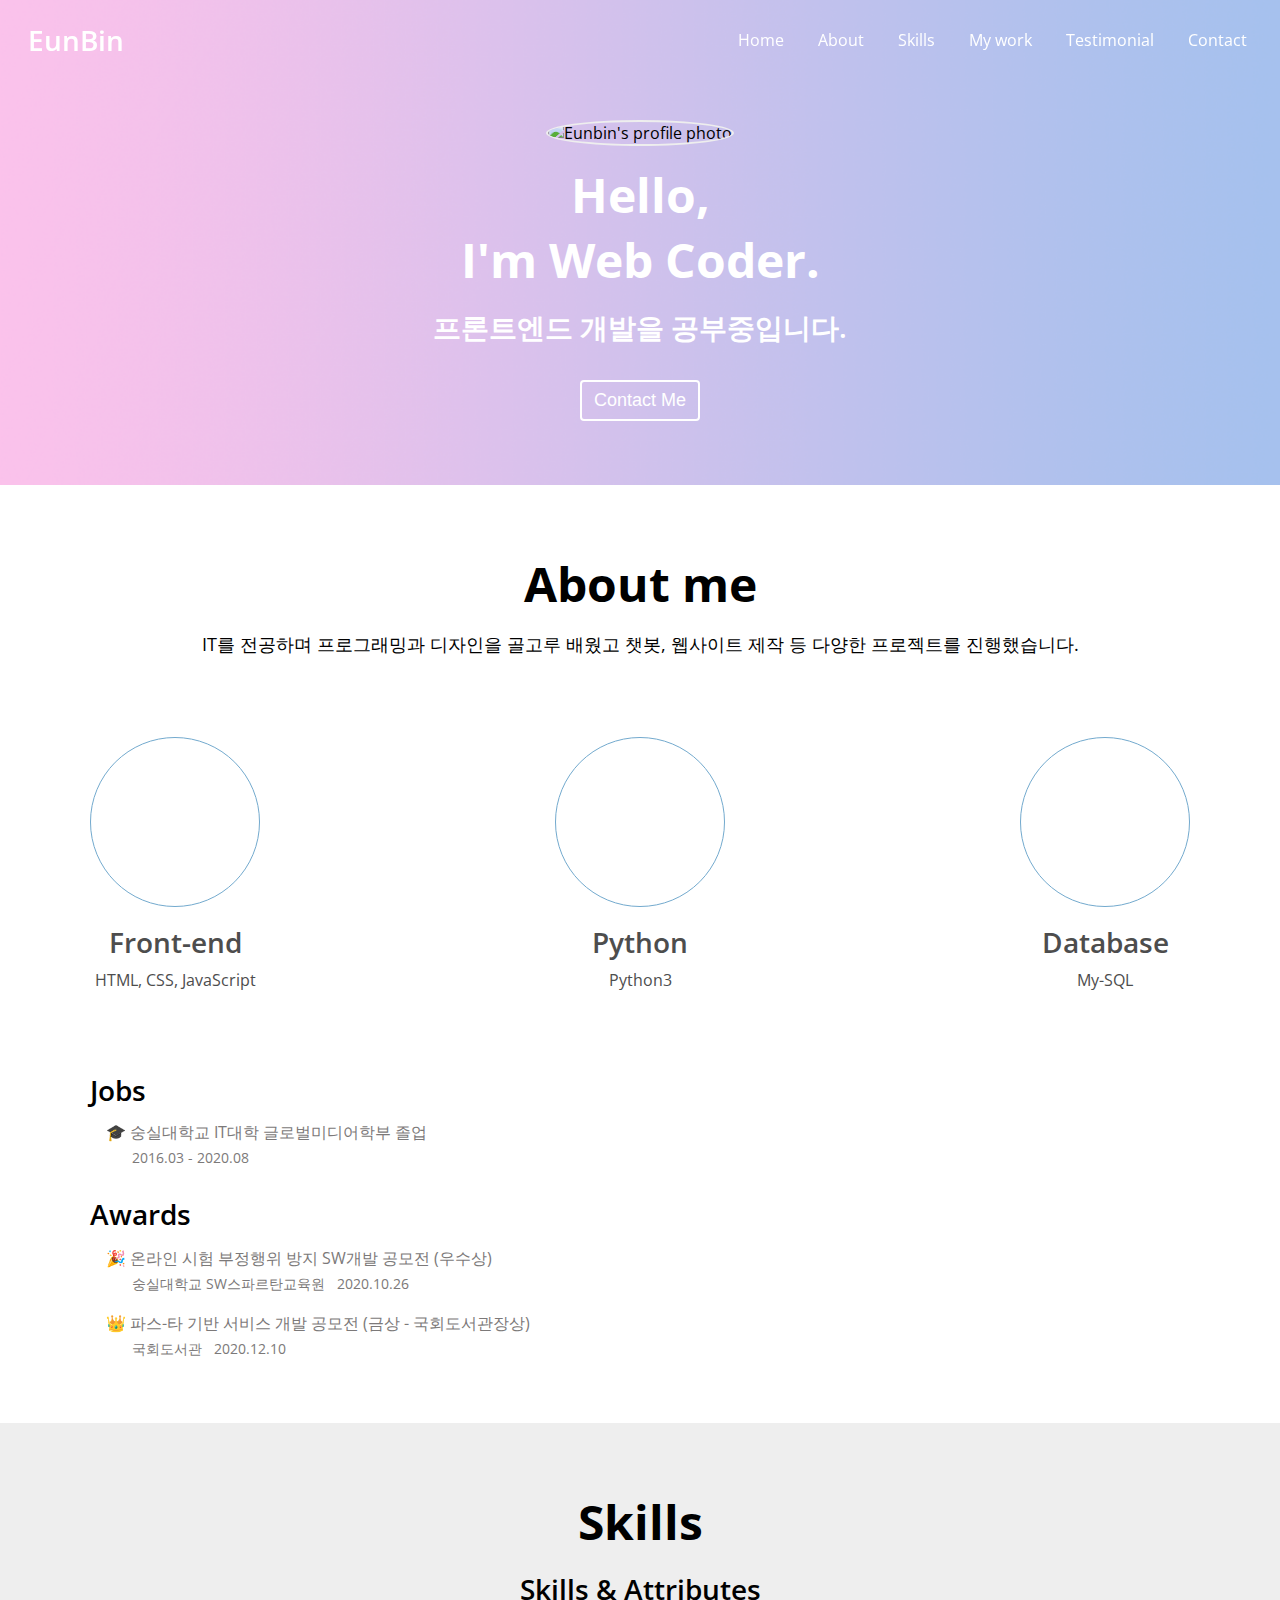
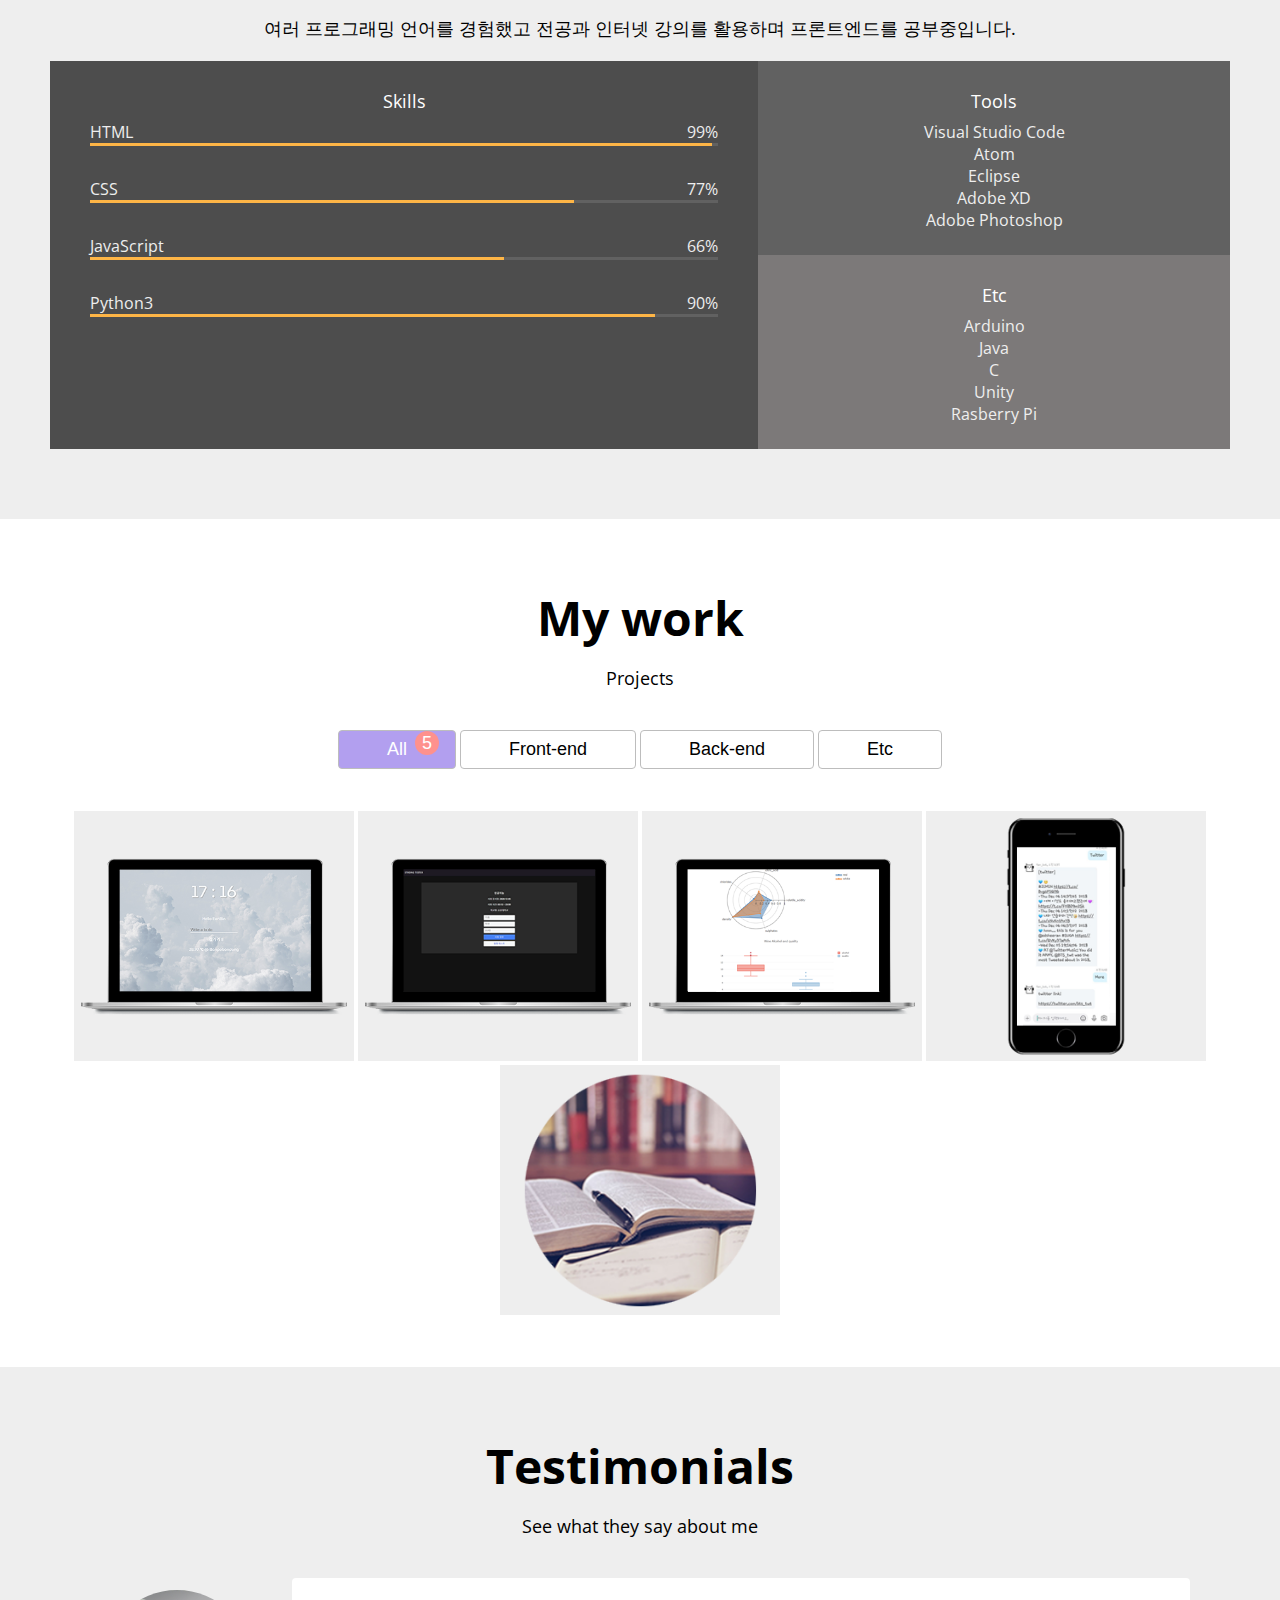
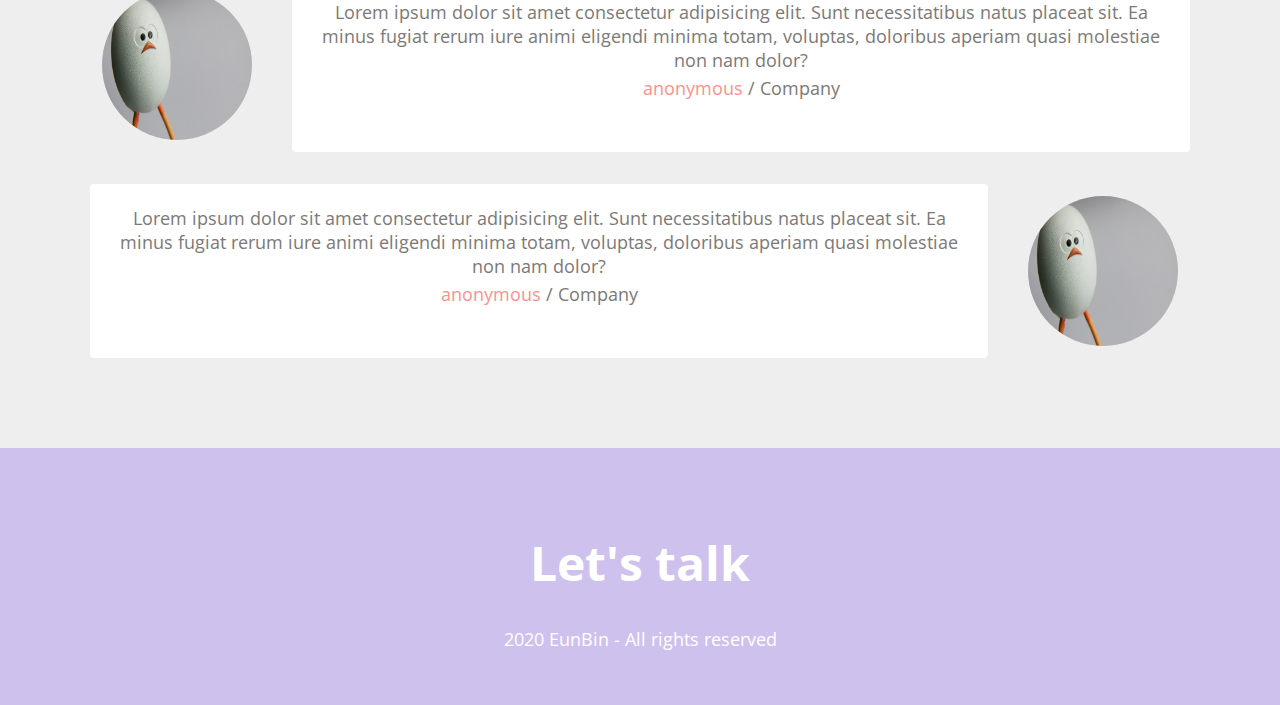
==== commit 04950536: "HTML: Projects" ====
--- a/index.html
+++ b/index.html
@@ -205,16 +205,16 @@
         <h3>Projects</h3>
         <div class="work__categories">
           <button class="category__btn selected" data-filter="*">
-            All <span class="category__count">7</span>
+            All <span class="category__count">5</span>
           </button>
           <button class="category__btn" data-filter="front-end">
-            Front-end <span class="category__count">4</span>
+            Front-end <span class="category__count">2</span>
           </button>
           <button class="category__btn" data-filter="back-end">
-            Back-end <span class="category__count">2</span>
+            Back-end <span class="category__count">1</span>
           </button>
           <button class="category__btn" data-filter="etc">
-            Etc <span class="category__count">1</span>
+            Etc <span class="category__count">2</span>
           </button>
         </div>
 
@@ -236,35 +236,67 @@
             </div>
           </a>
           <a
-            href="https://github.com/eunbinhyun/chromeAppJS"
+            href="https://github.com/JooaeSon/PaaS-TA_StrongTester"
             class="project"
             target="blank"
-            data-type="back-end"
+            data-type="front-end"
           >
             <img
-              src="imgs/projects/chromeApp.png"
-              alt="chromeApp"
+              src="imgs/projects/strongTester.png"
+              alt="Strong Tester"
               class="project__img"
             />
             <div class="project__description">
-              <h3>chromeApp</h3>
-              <span>바닐라 JS로 크롭앱만들기 강의를 수강하며 제작 </span>
+              <h3>STRONG TESTER</h3>
+              <span>온라인 시험 부정행위 방지 솔루션</span>
             </div>
           </a>
           <a
-            href="https://github.com/eunbinhyun/chromeAppJS"
+          href="https://github.com/eunbinhyun/sw-spring"
+          class="project"
+          target="blank"
+          data-type="back-end"
+        >
+          <img
+            src="imgs/projects/sw-spring.png"
+            alt="spring chart"
+            class="project__img"
+          />
+          <div class="project__description">
+            <h3>SW - Spring</h3>
+            <span>Spring을 활용한 차트 개발</span>
+          </div>
+        </a>
+        <a
+        href="https://github.com/eunbinhyun/fan-bot"
+        class="project"
+        target="blank"
+        data-type="etc"
+      >
+        <img
+          src="imgs/projects/chatbot.png"
+          alt="fanbot"
+          class="project__img"
+        />
+        <div class="project__description">
+          <h3>Fan-bot</h3>
+          <span>아이돌 팬을 위한 챗봇</span>
+        </div>
+      </a>
+          <a
+            href="https://github.com/eunbinhyun/codingTest"
             class="project"
             target="blank"
             data-type="etc"
           >
             <img
-              src="imgs/projects/chromeApp.png"
-              alt="chromeApp"
+              src="imgs/projects/study.png"
+              alt="codingTest"
               class="project__img"
             />
             <div class="project__description">
-              <h3>chromeApp</h3>
-              <span>바닐라 JS로 크롭앱만들기 강의를 수강하며 제작 </span>
+              <h3>코딩 테스트 공부</h3>
+              <span>알고리즘 풀이</span>
             </div>
           </a>
         </div>
--- a/style.css
+++ b/style.css
@@ -53,6 +53,7 @@
 
 ul {
   padding-left: 0;
+  margin: 4px 0;
 }
 
 li {
@@ -239,6 +240,70 @@
 
 .major__description {
   font-size: var(--font-small);
+}
+
+.about__titles {
+  text-align: left;
+  margin-bottom: 8px;
+}
+
+.job {
+  display: flex;
+  align-items: center;
+}
+
+.job__description {
+  text-align: left;
+  margin-left: 16px;
+  margin-bottom: 16px;
+}
+
+.job__name,
+.job__period {
+  color: var(--color-light-grey);
+}
+
+.job__name {
+  font-size: var(--font-small);
+}
+
+.job__period {
+  margin-left: 8%;
+  font-size: var(--font-micro);
+}
+
+.award {
+  display: flex;
+  align-items: center;
+  margin: 10px 0;
+}
+
+.award__description {
+  text-align: left;
+  margin-left: 16px;
+}
+
+.award__name,
+.award__date,
+.award__organization {
+  color: var(--color-light-grey);
+}
+
+.award__name {
+  font-size: var(--font-small);
+}
+
+.award__organization {
+  margin-left: 10px;
+}
+
+.award__date,
+.award__organization {
+  font-size: var(--font-micro);
+}
+
+.award__date {
+  margin-left: 8px;
 }
 
 /* Skill */
@@ -487,6 +552,7 @@
   opacity: 0;
   transition: opacity 300ms ease-in;
   pointer-events: none;
+  box-shadow: 0 1px 30px 0 rgba(145, 145, 145, 0.2);
 }
 .arrow-up:hover {
   border: 1px solid var(--color-violet);
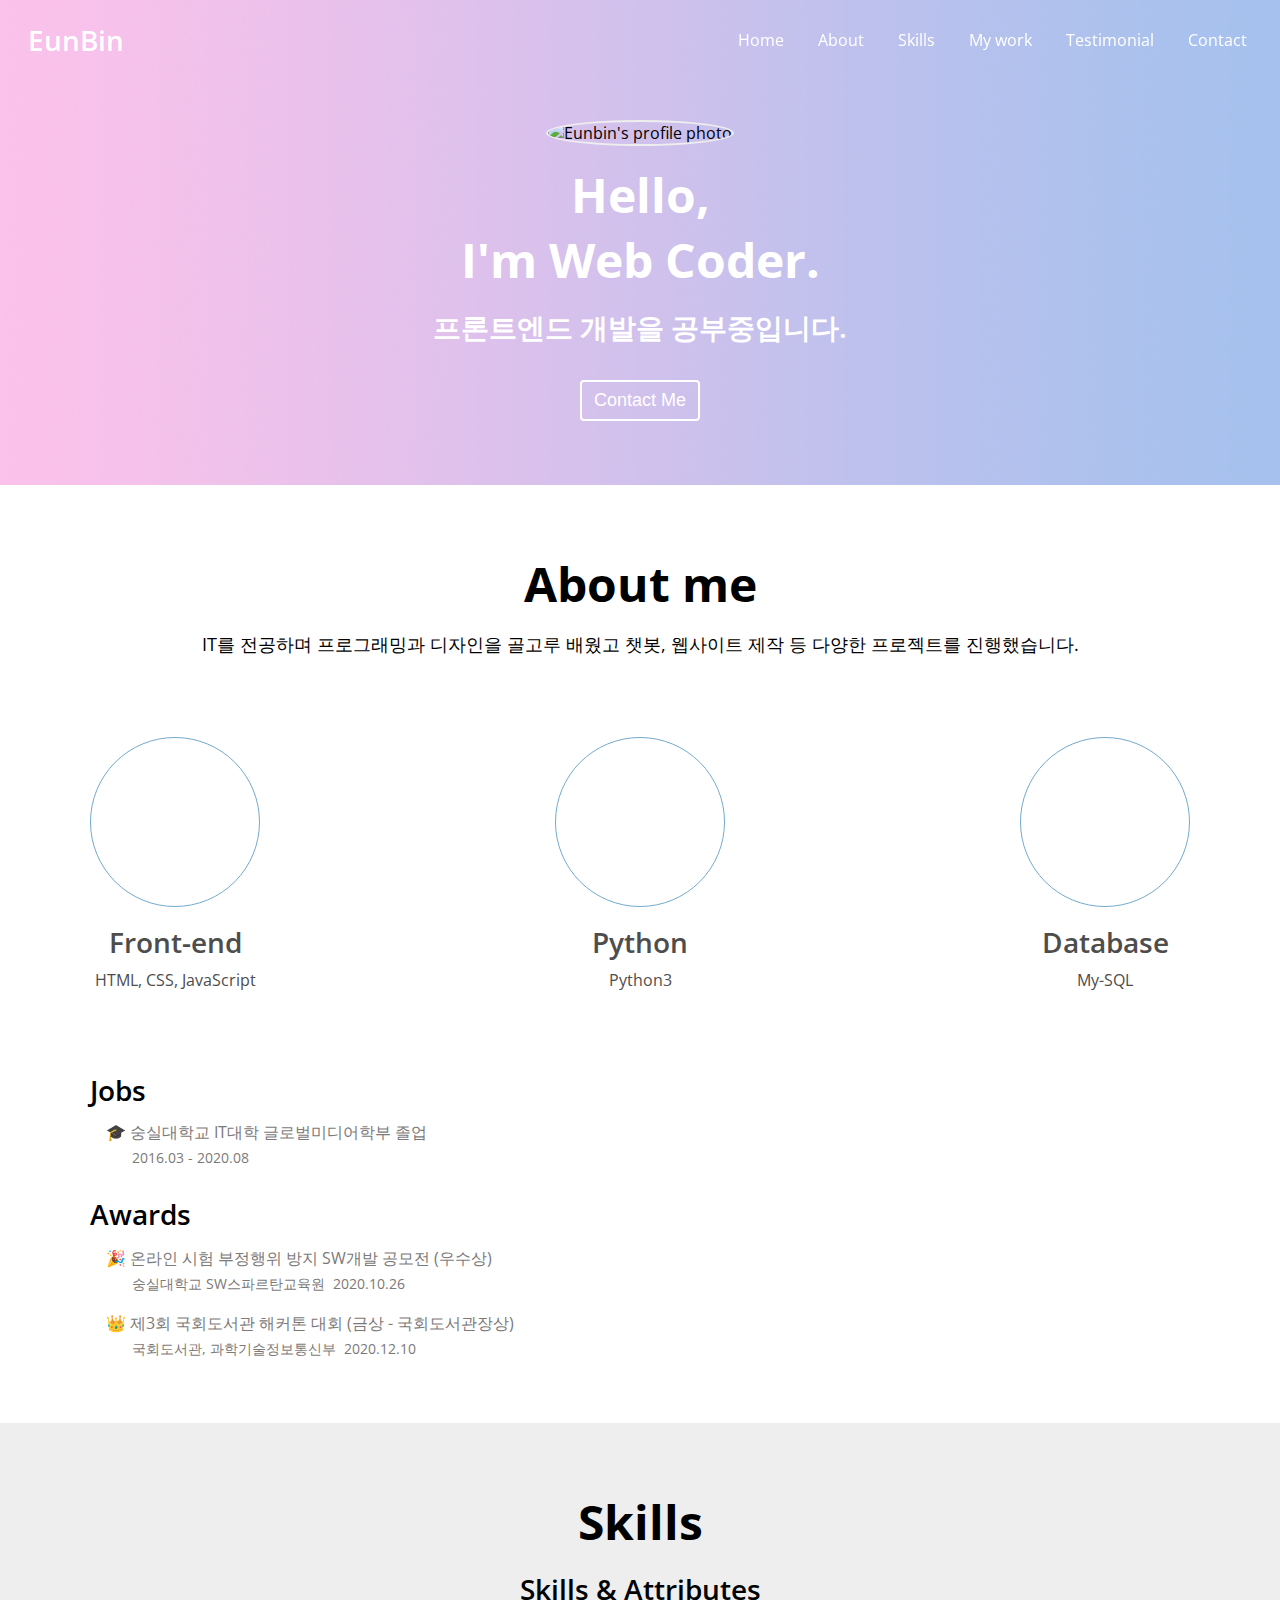
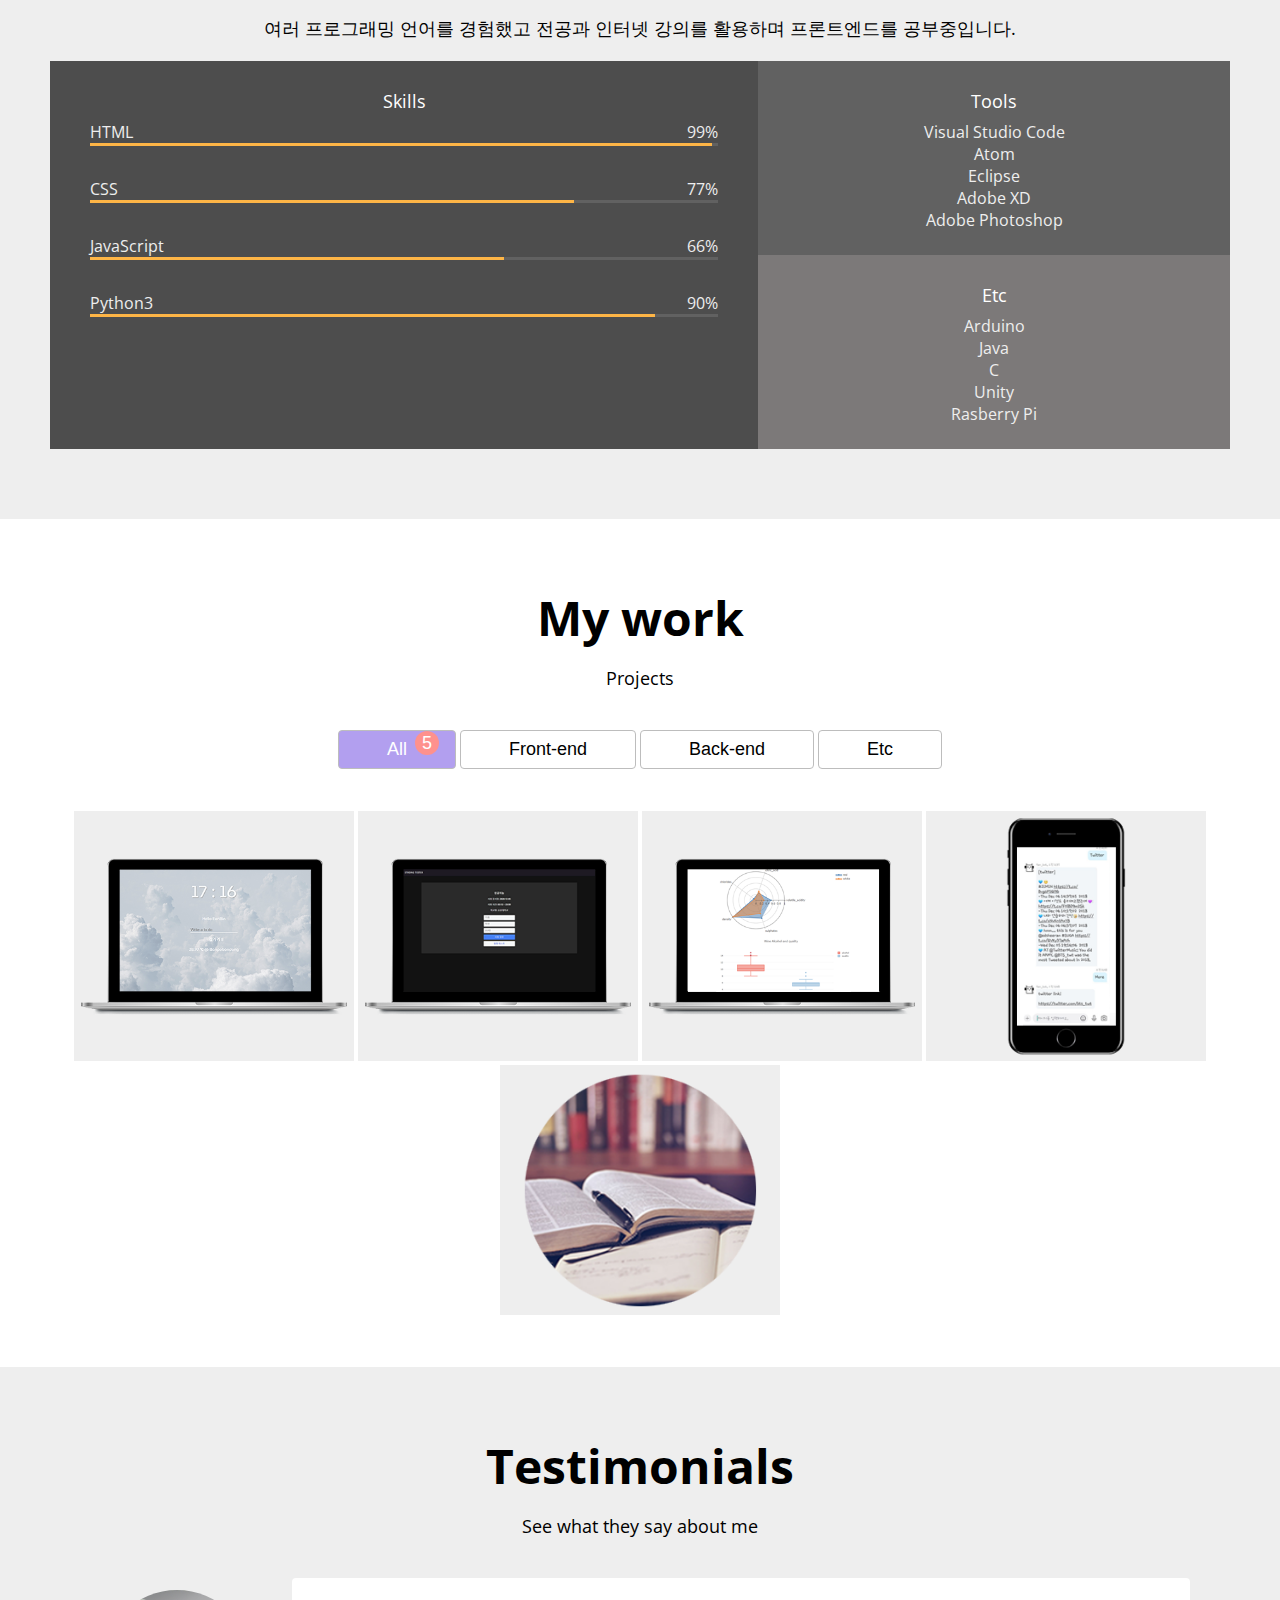
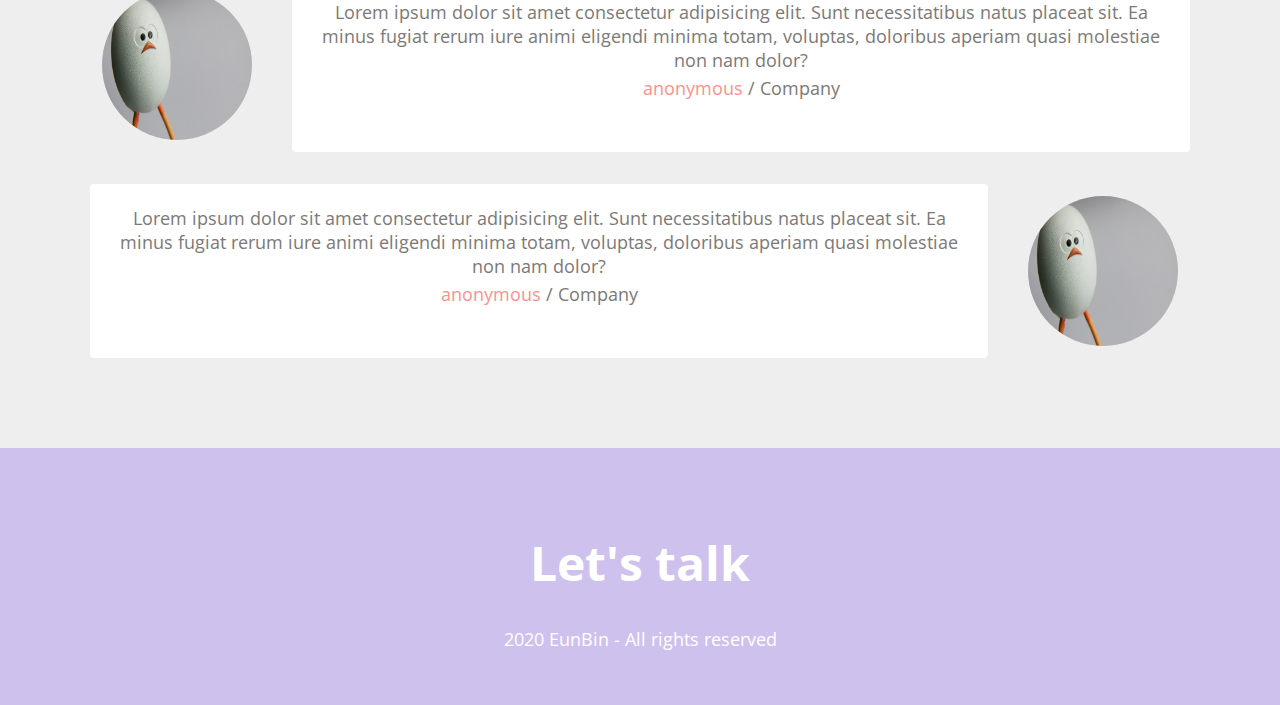
==== commit f6f4de6a: "HTML, CSS: Job, Awards 내용 수정" ====
--- a/index.html
+++ b/index.html
@@ -101,7 +101,7 @@
         <div class="job">
           <div class="job__description">
           <p class="job__name">🎓 숭실대학교 IT대학 글로벌미디어학부 졸업</p>
-          <p class="job__period">2016.03 - 2020.08</p>
+          <p class="job__period">&nbsp;&nbsp;&nbsp;&nbsp;2016.03 - 2020.08</p>
           </div>
         </div>
       </div>
@@ -110,14 +110,14 @@
         <div class="award">
           <div class="award__description">
             <p class="award__name">🎉 온라인 시험 부정행위 방지 SW개발 공모전 (우수상)</p>
-            <p class="award__organization">&nbsp;&nbsp;&nbsp;&nbsp;숭실대학교 SW스파르탄교육원  <span class="award__date">2020.10.26</span></p>
+            <p class="award__organization">&nbsp;&nbsp;&nbsp;&nbsp;숭실대학교 SW스파르탄교육원<span class="award__date">2020.10.26</span></p>
            
           </div>
         </div>
         <div class="award">
           <div class="award__description">
-            <p class="award__name">👑 파스-타 기반 서비스 개발 공모전 (금상 - 국회도서관장상)</p>
-            <p class="award__organization">&nbsp;&nbsp;&nbsp;&nbsp;국회도서관  <span class="award__date">2020.12.10</span></p>
+            <p class="award__name">👑 제3회 국회도서관 해커톤 대회 (금상 - 국회도서관장상)</p>
+            <p class="award__organization">&nbsp;&nbsp;&nbsp;&nbsp;국회도서관, 과학기술정보통신부<span class="award__date">2020.12.10</span></p>
           </div>
         </div>
       </div>
--- a/style.css
+++ b/style.css
@@ -268,7 +268,7 @@
 }
 
 .job__period {
-  margin-left: 8%;
+  margin-left: 10px;
   font-size: var(--font-micro);
 }
 
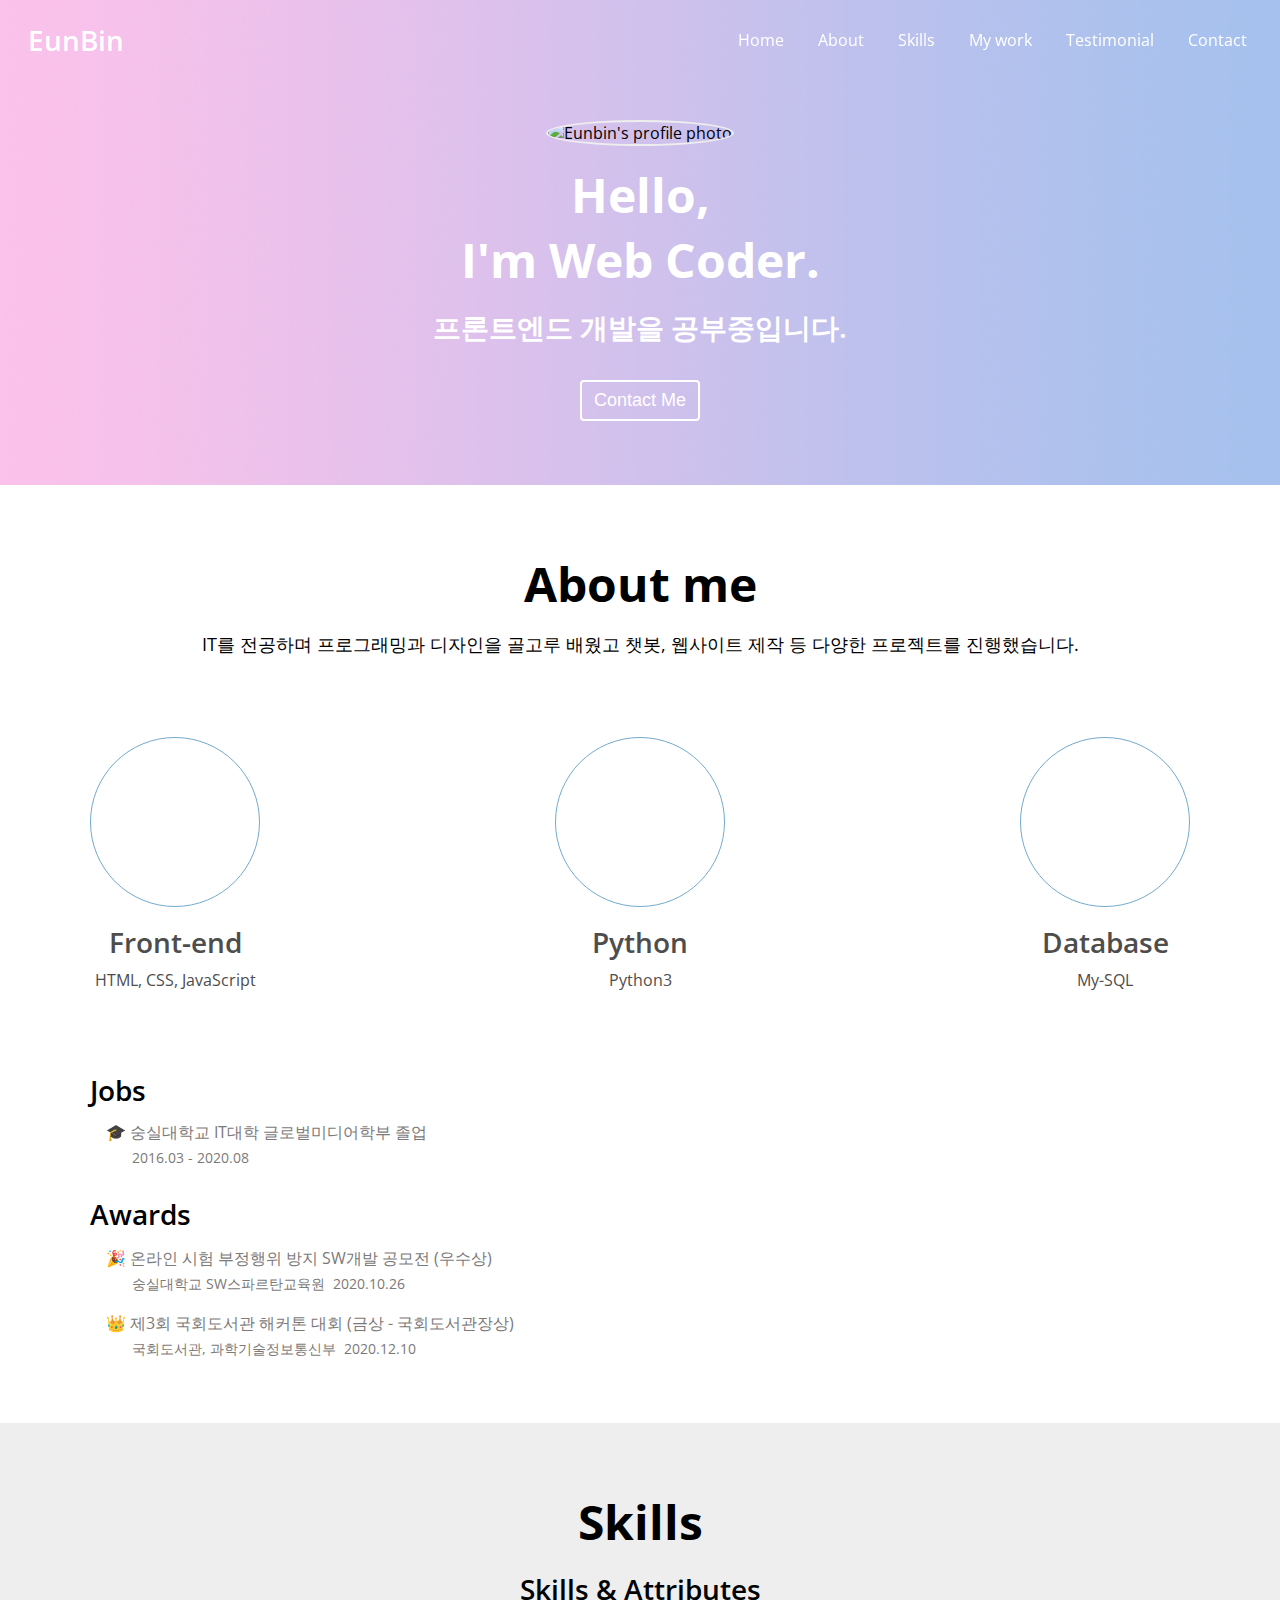
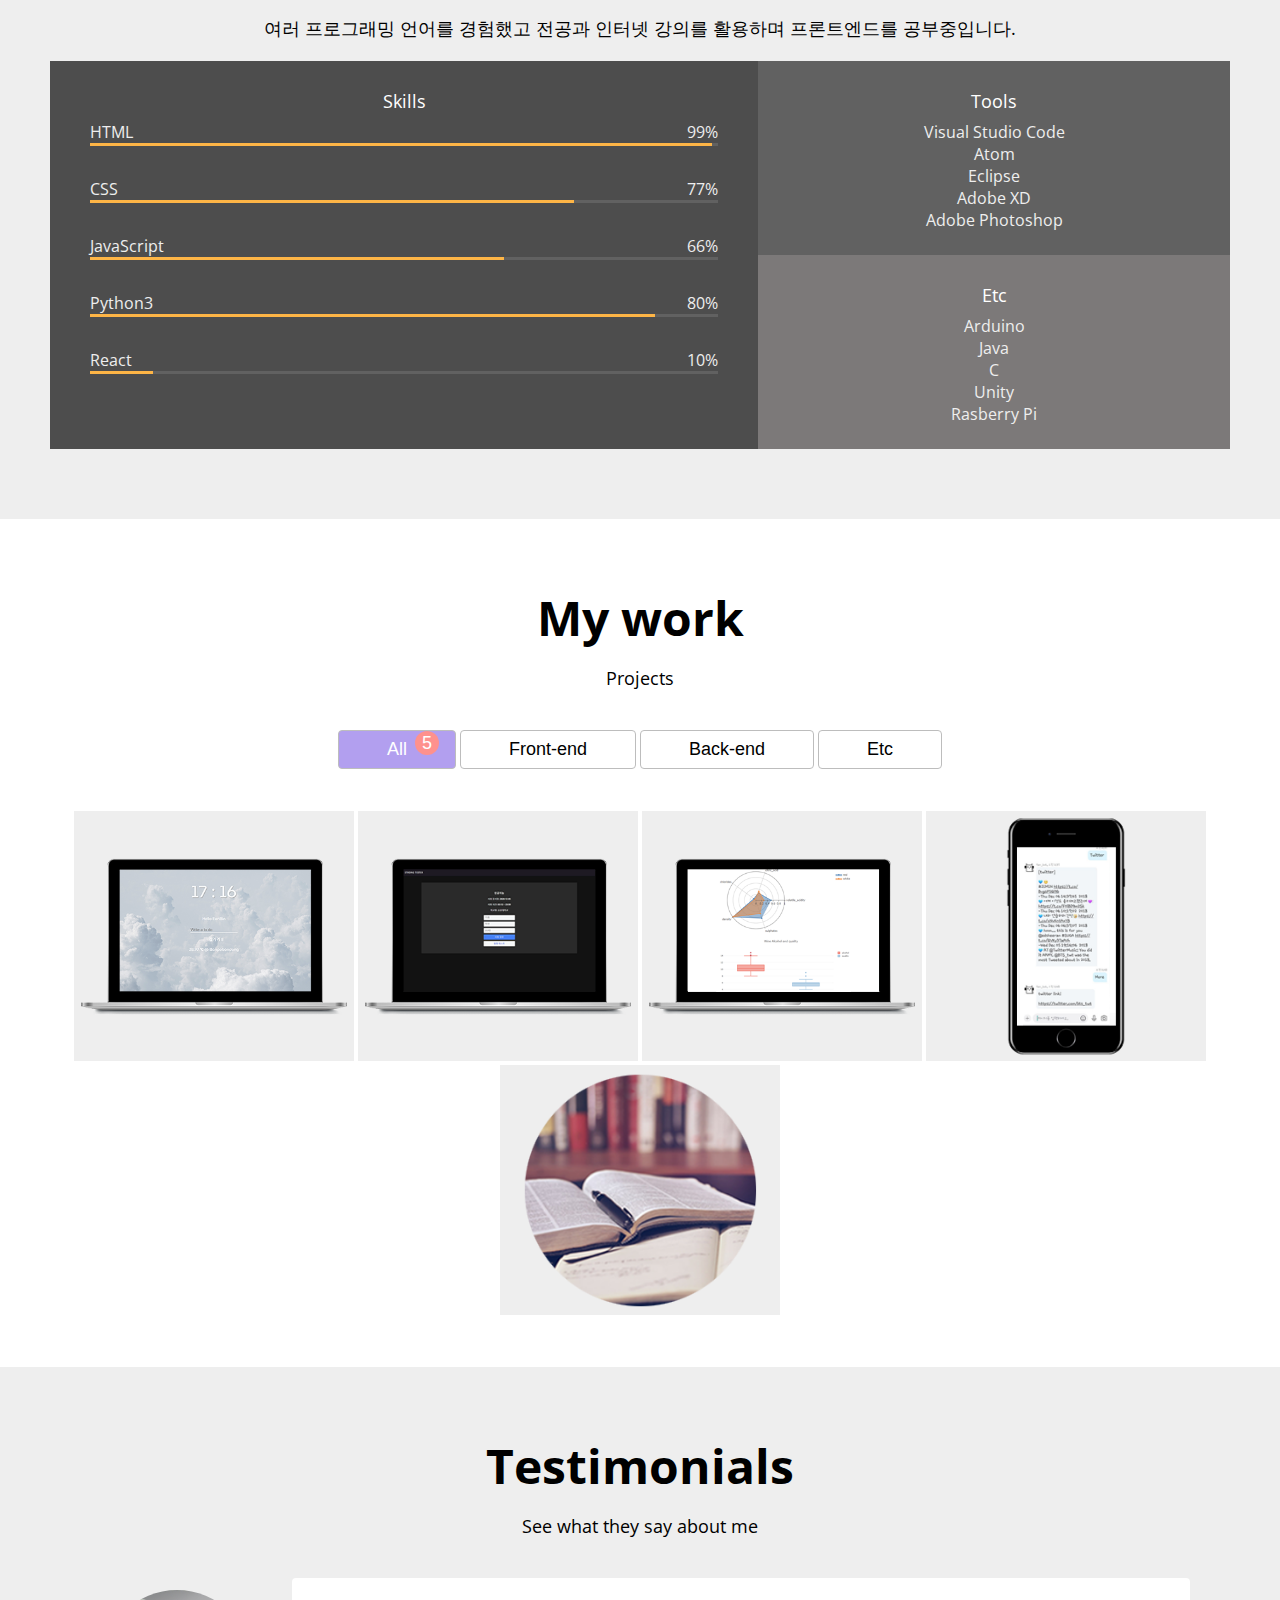
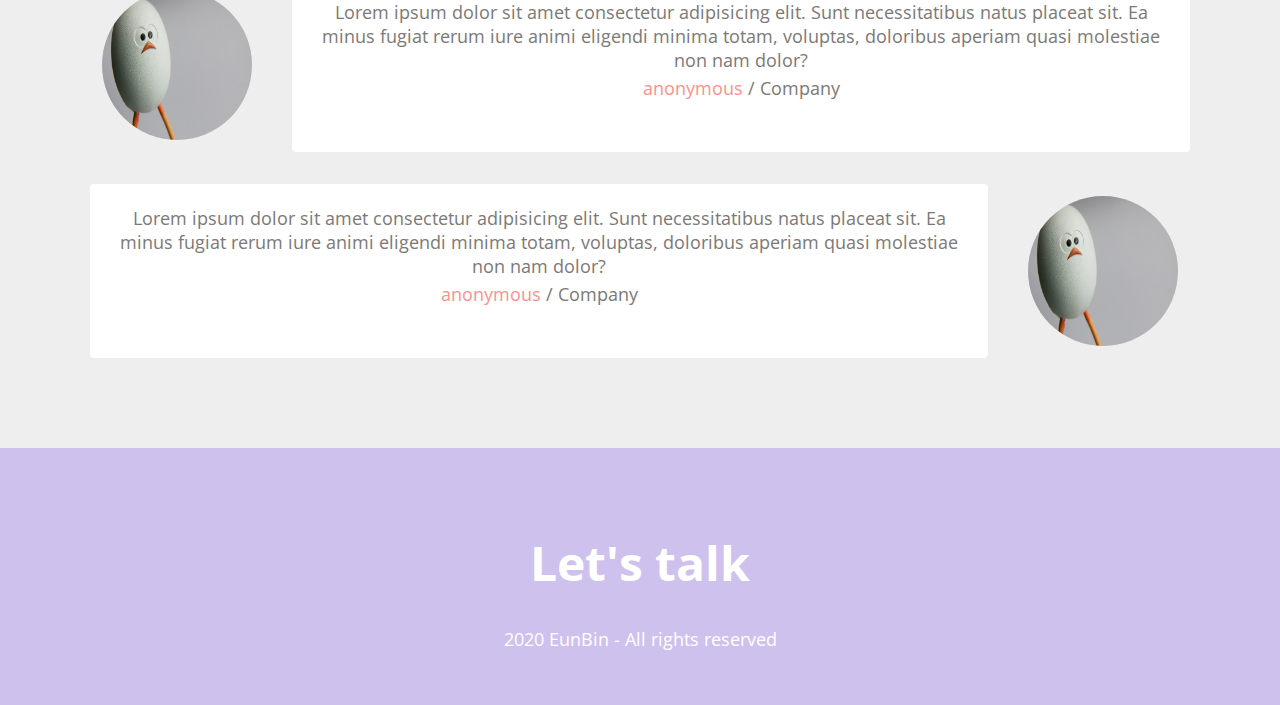
==== commit 9848669b: "HTML: Skill, 프로젝트 링크 수정" ====
--- a/index.html
+++ b/index.html
@@ -1,371 +1,322 @@
 <!DOCTYPE html>
 <html lang="en">
-  <head>
-    <meta charset="UTF-8" />
-    <meta name="viewport" content="width=device-width, initial-scale=1.0" />
-    <title>EunBin's Portfolio</title>
-    <meta
-      name="description"
-      content="Portfolio for bright software engineer EunBin"
-    />
-    <meta name="author" content="EunBin" />
-    <link rel="icon" type="image/png" href="imgs/favicon.png" />
-    <script
-      src="https://kit.fontawesome.com/12ed482fdd.js"
-      crossorigin="anonymous"
-    ></script>
-    <link
-      href="https://fonts.googleapis.com/css2?family=Open+Sans:wght@400;600;700&display=swap"
-      rel="stylesheet"
-    />
-    <link rel="stylesheet" href="style.css" />
-    <script src="main.js" defer></script>
-  </head>
-
-  <body>
-    <!--Navbar-->
-    <nav id="navbar">
-      <div class="navbar__logo">
-        <!-- <i class="fab fa-diaspora"></i> -->
-        <a href="#">EunBin</a>
-      </div>
-      <ul class="navbar__menu">
-        <li class="navbar__menu__item active" data-link="#home">Home</li>
-        <li class="navbar__menu__item" data-link="#about">About</li>
-        <li class="navbar__menu__item" data-link="#skills">Skills</li>
-        <li class="navbar__menu__item" data-link="#work">My work</li>
-        <li class="navbar__menu__item" data-link="#testimonial">
-          Testimonial
-        </li>
-        <li class="navbar__menu__item" data-link="#contact">Contact</li>
-      </ul>
-
-      <!-- Toggle button -->
-      <button class="navbar__toggle-btn">
-        <i class="fas fa-bars"></i>
-      </button>
-    </nav>
-    <!-- Home -->
-    <section id="home">
-      <div class="home__container">
-        <img
-          src="https://avatars2.githubusercontent.com/u/37136770?s=460&u=2ddfc7a9444c9f76164aef270ee5d419b0d2f5f1&v=4"
-          alt="Eunbin's profile photo"
-          class="home__avatar"
-        />
-        <h1 class="home__title">Hello, <br />I'm Web Coder.</h1>
-        <h2 class="home__description">프론트엔드 개발을 공부중입니다.</h2>
-        <button class="home__contact">Contact Me</button>
-      </div>
-    </section>
-
-    <!-- About -->
-    <section id="about" class="section section__container">
-      <h1>About me</h1>
-      <p>
-        IT를 전공하며 프로그래밍과 디자인을 골고루 배웠고 챗봇, 웹사이트 제작 등
-        다양한 프로젝트를 진행했습니다.
-      </p>
-      <div class="about__majors">
-        <div class="major">
-          <div class="major__icon">
-            <i class="fab fa-html5"></i>
-          </div>
-          <h2 class="major__title">Front-end</h2>
-          <div class="major__description">
-            HTML, CSS, JavaScript
-          </div>
-        </div>
-        <div class="major">
-          <div class="major__icon">
-            <i class="fab fa-python"></i>
-          </div>
-          <h2 class="major__title">Python</h2>
-          <div class="major__description">
-            Python3
-          </div>
-        </div>
-        <div class="major">
-          <div class="major__icon">
-            <i class="fas fa-database"></i>
-          </div>
-          <h2 class="major__title">Database</h2>
-          <div class="major__description">
-            My-SQL
-          </div>
-        </div>
-      
-      </div>
-      <h2 class="about__titles">Jobs</h2>
-      <div class="about__jobs">
-        <div class="job">
-          <div class="job__description">
+
+<head>
+  <meta charset="UTF-8" />
+  <meta name="viewport" content="width=device-width, initial-scale=1.0" />
+  <title>EunBin's Portfolio</title>
+  <meta name="description" content="Portfolio for bright software engineer EunBin" />
+  <meta name="author" content="EunBin" />
+  <link rel="icon" type="image/png" href="imgs/favicon.png" />
+  <script src="https://kit.fontawesome.com/12ed482fdd.js" crossorigin="anonymous"></script>
+  <link href="https://fonts.googleapis.com/css2?family=Open+Sans:wght@400;600;700&display=swap" rel="stylesheet" />
+  <link rel="stylesheet" href="style.css" />
+  <script src="main.js" defer></script>
+</head>
+
+<body>
+  <!--Navbar-->
+  <nav id="navbar">
+    <div class="navbar__logo">
+      <!-- <i class="fab fa-diaspora"></i> -->
+      <a href="#">EunBin</a>
+    </div>
+    <ul class="navbar__menu">
+      <li class="navbar__menu__item active" data-link="#home">Home</li>
+      <li class="navbar__menu__item" data-link="#about">About</li>
+      <li class="navbar__menu__item" data-link="#skills">Skills</li>
+      <li class="navbar__menu__item" data-link="#work">My work</li>
+      <li class="navbar__menu__item" data-link="#testimonial">
+        Testimonial
+      </li>
+      <li class="navbar__menu__item" data-link="#contact">Contact</li>
+    </ul>
+
+    <!-- Toggle button -->
+    <button class="navbar__toggle-btn">
+      <i class="fas fa-bars"></i>
+    </button>
+  </nav>
+  <!-- Home -->
+  <section id="home">
+    <div class="home__container">
+      <img src="https://avatars2.githubusercontent.com/u/37136770?s=460&u=2ddfc7a9444c9f76164aef270ee5d419b0d2f5f1&v=4"
+        alt="Eunbin's profile photo" class="home__avatar" />
+      <h1 class="home__title">Hello, <br />I'm Web Coder.</h1>
+      <h2 class="home__description">프론트엔드 개발을 공부중입니다.</h2>
+      <button class="home__contact">Contact Me</button>
+    </div>
+  </section>
+
+  <!-- About -->
+  <section id="about" class="section section__container">
+    <h1>About me</h1>
+    <p>
+      IT를 전공하며 프로그래밍과 디자인을 골고루 배웠고 챗봇, 웹사이트 제작 등
+      다양한 프로젝트를 진행했습니다.
+    </p>
+    <div class="about__majors">
+      <div class="major">
+        <div class="major__icon">
+          <i class="fab fa-html5"></i>
+        </div>
+        <h2 class="major__title">Front-end</h2>
+        <div class="major__description">
+          HTML, CSS, JavaScript
+        </div>
+      </div>
+      <div class="major">
+        <div class="major__icon">
+          <i class="fab fa-python"></i>
+        </div>
+        <h2 class="major__title">Python</h2>
+        <div class="major__description">
+          Python3
+        </div>
+      </div>
+      <div class="major">
+        <div class="major__icon">
+          <i class="fas fa-database"></i>
+        </div>
+        <h2 class="major__title">Database</h2>
+        <div class="major__description">
+          My-SQL
+        </div>
+      </div>
+
+    </div>
+    <h2 class="about__titles">Jobs</h2>
+    <div class="about__jobs">
+      <div class="job">
+        <div class="job__description">
           <p class="job__name">🎓 숭실대학교 IT대학 글로벌미디어학부 졸업</p>
           <p class="job__period">&nbsp;&nbsp;&nbsp;&nbsp;2016.03 - 2020.08</p>
-          </div>
-        </div>
-      </div>
-      <h2 class="about__titles">Awards</h2>
-      <div class="about__awards">
-        <div class="award">
-          <div class="award__description">
-            <p class="award__name">🎉 온라인 시험 부정행위 방지 SW개발 공모전 (우수상)</p>
-            <p class="award__organization">&nbsp;&nbsp;&nbsp;&nbsp;숭실대학교 SW스파르탄교육원<span class="award__date">2020.10.26</span></p>
-           
-          </div>
-        </div>
-        <div class="award">
-          <div class="award__description">
-            <p class="award__name">👑 제3회 국회도서관 해커톤 대회 (금상 - 국회도서관장상)</p>
-            <p class="award__organization">&nbsp;&nbsp;&nbsp;&nbsp;국회도서관, 과학기술정보통신부<span class="award__date">2020.12.10</span></p>
-          </div>
-        </div>
-      </div>
-    </section>
-
-    <!-- Skills -->
-    <section id="skills" class="section">
-      <div class="section__container">
-        <h1>Skills</h1>
-        <h2>Skills & Attributes</h2>
-        <p>
-          여러 프로그래밍 언어를 경험했고 전공과 인터넷 강의를 활용하며
-          프론트엔드를 공부중입니다.
-        </p>
-        <div class="skillset">
-          <div class="skillset__left">
-            <h3 class="skillset__title">Skills</h3>
-            <div class="skill">
-              <div class="skill__description">
-                <span>HTML</span>
-                <span>99%</span>
-              </div>
-              <div class="skill__bar">
-                <div class="skill__value" style="width: 99%;"></div>
-              </div>
-            </div>
-            <div class="skill">
-              <div class="skill__description">
-                <span>CSS</span>
-                <span>77%</span>
-              </div>
-              <div class="skill__bar">
-                <div class="skill__value" style="width: 77%;"></div>
-              </div>
-            </div>
-            <div class="skill">
-              <div class="skill__description">
-                <span>JavaScript</span>
-                <span>66%</span>
-              </div>
-              <div class="skill__bar">
-                <div class="skill__value" style="width: 66%;"></div>
-              </div>
-            </div>
-            <div class="skill">
-              <div class="skill__description">
-                <span>Python3</span>
-                <span>90%</span>
-              </div>
-              <div class="skill__bar">
-                <div class="skill__value" style="width: 90%;"></div>
-              </div>
-            </div>
-          </div>
-          <div class="skillset__right">
-            <div class="tools">
-              <h3 class="skillset__title">Tools</h3>
-              <ul class="tools__list">
-                <li><span>Visual Studio Code</span></li>
-                <li><span>Atom</span></li>
-                <li><span>Eclipse</span></li>
-                <li><span>Adobe XD</span></li>
-                <li><span>Adobe Photoshop</span></li>
-              </ul>
-            </div>
-            <div class="etc">
-              <h3 class="skillset__title">Etc</h3>
-              <ul class="etc__list">
-                <li><span>Arduino</span></li>
-                <li><span>Java</span></li>
-                <li><span>C</span></li>
-                <li><span>Unity</span></li>
-                <li><span>Rasberry Pi</span></li>
-              </ul>
-            </div>
-          </div>
-        </div>
-      </div>
-    </section>
-
-    <!-- Work -->
-    <section id="work" class="section">
-      <div class="section__container">
-        <h1>My work</h1>
-        <h3>Projects</h3>
-        <div class="work__categories">
-          <button class="category__btn selected" data-filter="*">
-            All <span class="category__count">5</span>
-          </button>
-          <button class="category__btn" data-filter="front-end">
-            Front-end <span class="category__count">2</span>
-          </button>
-          <button class="category__btn" data-filter="back-end">
-            Back-end <span class="category__count">1</span>
-          </button>
-          <button class="category__btn" data-filter="etc">
-            Etc <span class="category__count">2</span>
-          </button>
-        </div>
-
-        <div class="work__projects">
-          <a
-            href="https://github.com/eunbinhyun/chromeAppJS"
-            class="project"
-            target="blank"
-            data-type="front-end"
-          >
-            <img
-              src="imgs/projects/chromeApp.png"
-              alt="chromeApp"
-              class="project__img"
-            />
-            <div class="project__description">
-              <h3>chromeApp</h3>
-              <span>바닐라 JS로 크롭앱만들기</span>
-            </div>
-          </a>
-          <a
-            href="https://github.com/JooaeSon/PaaS-TA_StrongTester"
-            class="project"
-            target="blank"
-            data-type="front-end"
-          >
-            <img
-              src="imgs/projects/strongTester.png"
-              alt="Strong Tester"
-              class="project__img"
-            />
-            <div class="project__description">
-              <h3>STRONG TESTER</h3>
-              <span>온라인 시험 부정행위 방지 솔루션</span>
-            </div>
-          </a>
-          <a
-          href="https://github.com/eunbinhyun/sw-spring"
-          class="project"
-          target="blank"
-          data-type="back-end"
-        >
-          <img
-            src="imgs/projects/sw-spring.png"
-            alt="spring chart"
-            class="project__img"
-          />
+        </div>
+      </div>
+    </div>
+    <h2 class="about__titles">Awards</h2>
+    <div class="about__awards">
+      <div class="award">
+        <div class="award__description">
+          <p class="award__name">🎉 온라인 시험 부정행위 방지 SW개발 공모전 (우수상)</p>
+          <p class="award__organization">&nbsp;&nbsp;&nbsp;&nbsp;숭실대학교 SW스파르탄교육원<span
+              class="award__date">2020.10.26</span></p>
+
+        </div>
+      </div>
+      <div class="award">
+        <div class="award__description">
+          <p class="award__name">👑 제3회 국회도서관 해커톤 대회 (금상 - 국회도서관장상)</p>
+          <p class="award__organization">&nbsp;&nbsp;&nbsp;&nbsp;국회도서관, 과학기술정보통신부<span
+              class="award__date">2020.12.10</span></p>
+        </div>
+      </div>
+    </div>
+  </section>
+
+  <!-- Skills -->
+  <section id="skills" class="section">
+    <div class="section__container">
+      <h1>Skills</h1>
+      <h2>Skills & Attributes</h2>
+      <p>
+        여러 프로그래밍 언어를 경험했고 전공과 인터넷 강의를 활용하며
+        프론트엔드를 공부중입니다.
+      </p>
+      <div class="skillset">
+        <div class="skillset__left">
+          <h3 class="skillset__title">Skills</h3>
+          <div class="skill">
+            <div class="skill__description">
+              <span>HTML</span>
+              <span>99%</span>
+            </div>
+            <div class="skill__bar">
+              <div class="skill__value" style="width: 99%;"></div>
+            </div>
+          </div>
+          <div class="skill">
+            <div class="skill__description">
+              <span>CSS</span>
+              <span>77%</span>
+            </div>
+            <div class="skill__bar">
+              <div class="skill__value" style="width: 77%;"></div>
+            </div>
+          </div>
+          <div class="skill">
+            <div class="skill__description">
+              <span>JavaScript</span>
+              <span>66%</span>
+            </div>
+            <div class="skill__bar">
+              <div class="skill__value" style="width: 66%;"></div>
+            </div>
+          </div>
+          <div class="skill">
+            <div class="skill__description">
+              <span>Python3</span>
+              <span>80%</span>
+            </div>
+            <div class="skill__bar">
+              <div class="skill__value" style="width: 90%;"></div>
+            </div>
+          </div>
+          <div class="skill">
+            <div class="skill__description">
+              <span>React</span>
+              <span>10%</span>
+            </div>
+            <div class="skill__bar">
+              <div class="skill__value" style="width: 10%;"></div>
+            </div>
+          </div>
+        </div>
+
+        <div class="skillset__right">
+          <div class="tools">
+            <h3 class="skillset__title">Tools</h3>
+            <ul class="tools__list">
+              <li><span>Visual Studio Code</span></li>
+              <li><span>Atom</span></li>
+              <li><span>Eclipse</span></li>
+              <li><span>Adobe XD</span></li>
+              <li><span>Adobe Photoshop</span></li>
+            </ul>
+          </div>
+          <div class="etc">
+            <h3 class="skillset__title">Etc</h3>
+            <ul class="etc__list">
+              <li><span>Arduino</span></li>
+              <li><span>Java</span></li>
+              <li><span>C</span></li>
+              <li><span>Unity</span></li>
+              <li><span>Rasberry Pi</span></li>
+            </ul>
+          </div>
+        </div>
+      </div>
+    </div>
+    </div>
+  </section>
+
+  <!-- Work -->
+  <section id="work" class="section">
+    <div class="section__container">
+      <h1>My work</h1>
+      <h3>Projects</h3>
+      <div class="work__categories">
+        <button class="category__btn selected" data-filter="*">
+          All <span class="category__count">5</span>
+        </button>
+        <button class="category__btn" data-filter="front-end">
+          Front-end <span class="category__count">2</span>
+        </button>
+        <button class="category__btn" data-filter="back-end">
+          Back-end <span class="category__count">1</span>
+        </button>
+        <button class="category__btn" data-filter="etc">
+          Etc <span class="category__count">2</span>
+        </button>
+      </div>
+
+      <div class="work__projects">
+        <a href="https://github.com/eunbinhyun/chromeAppJS" class="project" target="blank" data-type="front-end">
+          <img src="imgs/projects/chromeApp.png" alt="chromeApp" class="project__img" />
+          <div class="project__description">
+            <h3>chromeApp</h3>
+            <span>바닐라 JS로 크롭앱만들기</span>
+          </div>
+        </a>
+        <a href="https://github.com/eunbinhyun/PaaS-TA_StrongTester" class="project" target="blank"
+          data-type="front-end">
+          <img src="imgs/projects/strongTester.png" alt="Strong Tester" class="project__img" />
+          <div class="project__description">
+            <h3>STRONG TESTER</h3>
+            <span>온라인 시험 부정행위 방지 솔루션</span>
+          </div>
+        </a>
+        <a href="https://github.com/eunbinhyun/sw-spring" class="project" target="blank" data-type="back-end">
+          <img src="imgs/projects/sw-spring.png" alt="spring chart" class="project__img" />
           <div class="project__description">
             <h3>SW - Spring</h3>
             <span>Spring을 활용한 차트 개발</span>
           </div>
         </a>
-        <a
-        href="https://github.com/eunbinhyun/fan-bot"
-        class="project"
-        target="blank"
-        data-type="etc"
-      >
-        <img
-          src="imgs/projects/chatbot.png"
-          alt="fanbot"
-          class="project__img"
-        />
-        <div class="project__description">
-          <h3>Fan-bot</h3>
-          <span>아이돌 팬을 위한 챗봇</span>
-        </div>
+        <a href="https://github.com/eunbinhyun/fan-bot" class="project" target="blank" data-type="etc">
+          <img src="imgs/projects/chatbot.png" alt="fanbot" class="project__img" />
+          <div class="project__description">
+            <h3>Fan-bot</h3>
+            <span>아이돌 팬을 위한 챗봇</span>
+          </div>
+        </a>
+        <a href="https://github.com/eunbinhyun/codingTest" class="project" target="blank" data-type="etc">
+          <img src="imgs/projects/study.png" alt="codingTest" class="project__img" />
+          <div class="project__description">
+            <h3>코딩 테스트 공부</h3>
+            <span>알고리즘 풀이</span>
+          </div>
+        </a>
+      </div>
+    </div>
+  </section>
+
+  <!-- Testimonials -->
+  <section id="testimonial" class="section">
+    <div class="section__container">
+      <h1>Testimonials</h1>
+      <h3>See what they say about me</h3>
+      <div class="testimonials">
+        <div class="testimonial">
+          <img src="imgs/testimonial/people1.jpg" alt="People" class="testimonial__avatar" />
+          <div class="testimonial__speech-bubble">
+            <p>
+              Lorem ipsum dolor sit amet consectetur adipisicing elit. Sunt
+              necessitatibus natus placeat sit. Ea minus fugiat rerum iure
+              animi eligendi minima totam, voluptas, doloribus aperiam quasi
+              molestiae non nam dolor?
+            </p>
+            <p class="name"><a href="">anonymous</a> / Company</p>
+          </div>
+        </div>
+        <div class="testimonial">
+          <div class="testimonial__speech-bubble">
+            <p>
+              Lorem ipsum dolor sit amet consectetur adipisicing elit. Sunt
+              necessitatibus natus placeat sit. Ea minus fugiat rerum iure
+              animi eligendi minima totam, voluptas, doloribus aperiam quasi
+              molestiae non nam dolor?
+            </p>
+            <p class="name"><a href="">anonymous</a> / Company</p>
+          </div>
+          <img src="imgs/testimonial/people1.jpg" alt="People" class="testimonial__avatar" />
+        </div>
+      </div>
+    </div>
+  </section>
+
+  <!-- Contact -->
+  <section id="contact" class="section">
+    <h1 class="contact__title">Let's talk</h1>
+
+    <div class="contact__links">
+      <a href="https://github.com/eunbinhyun" target="_blank">
+        <i class="fab fa-github"></i>
       </a>
-          <a
-            href="https://github.com/eunbinhyun/codingTest"
-            class="project"
-            target="blank"
-            data-type="etc"
-          >
-            <img
-              src="imgs/projects/study.png"
-              alt="codingTest"
-              class="project__img"
-            />
-            <div class="project__description">
-              <h3>코딩 테스트 공부</h3>
-              <span>알고리즘 풀이</span>
-            </div>
-          </a>
-        </div>
-      </div>
-    </section>
-
-    <!-- Testimonials -->
-    <section id="testimonial" class="section">
-      <div class="section__container">
-        <h1>Testimonials</h1>
-        <h3>See what they say about me</h3>
-        <div class="testimonials">
-          <div class="testimonial">
-            <img
-              src="imgs/testimonial/people1.jpg"
-              alt="People"
-              class="testimonial__avatar"
-            />
-            <div class="testimonial__speech-bubble">
-              <p>
-                Lorem ipsum dolor sit amet consectetur adipisicing elit. Sunt
-                necessitatibus natus placeat sit. Ea minus fugiat rerum iure
-                animi eligendi minima totam, voluptas, doloribus aperiam quasi
-                molestiae non nam dolor?
-              </p>
-              <p class="name"><a href="">anonymous</a> / Company</p>
-            </div>
-          </div>
-          <div class="testimonial">
-            <div class="testimonial__speech-bubble">
-              <p>
-                Lorem ipsum dolor sit amet consectetur adipisicing elit. Sunt
-                necessitatibus natus placeat sit. Ea minus fugiat rerum iure
-                animi eligendi minima totam, voluptas, doloribus aperiam quasi
-                molestiae non nam dolor?
-              </p>
-              <p class="name"><a href="">anonymous</a> / Company</p>
-            </div>
-            <img
-              src="imgs/testimonial/people1.jpg"
-              alt="People"
-              class="testimonial__avatar"
-            />
-          </div>
-        </div>
-      </div>
-    </section>
-
-    <!-- Contact -->
-    <section id="contact" class="section">
-      <h1 class="contact__title">Let's talk</h1>
-
-      <div class="contact__links">
-        <a href="https://github.com/eunbinhyun" target="_blank">
-          <i class="fab fa-github"></i>
-        </a>
-        <a href="#" target="_blank">
-          <i class="fa fa-linkedin-square"></i>
-        </a>
-        <a href="mailto:dmsqlsgus@naver.com">
-          <i class="fas fa-envelope-square"></i>
-        </a>
-      </div>
-      <p class="contact__rights">2020 EunBin - All rights reserved</p>
-    </section>
-
-    <!-- Arrow up -->
-    <button class="arrow-up">
-      <i class="fas fa-arrow-up"></i>
-    </button>
-  </body>
-</html>
+      <a href="#" target="_blank">
+        <i class="fa fa-linkedin-square"></i>
+      </a>
+      <a href="mailto:dmsqlsgus@naver.com">
+        <i class="fas fa-envelope-square"></i>
+      </a>
+    </div>
+    <p class="contact__rights">2020 EunBin - All rights reserved</p>
+  </section>
+
+  <!-- Arrow up -->
+  <button class="arrow-up">
+    <i class="fas fa-arrow-up"></i>
+  </button>
+</body>
+
+</html>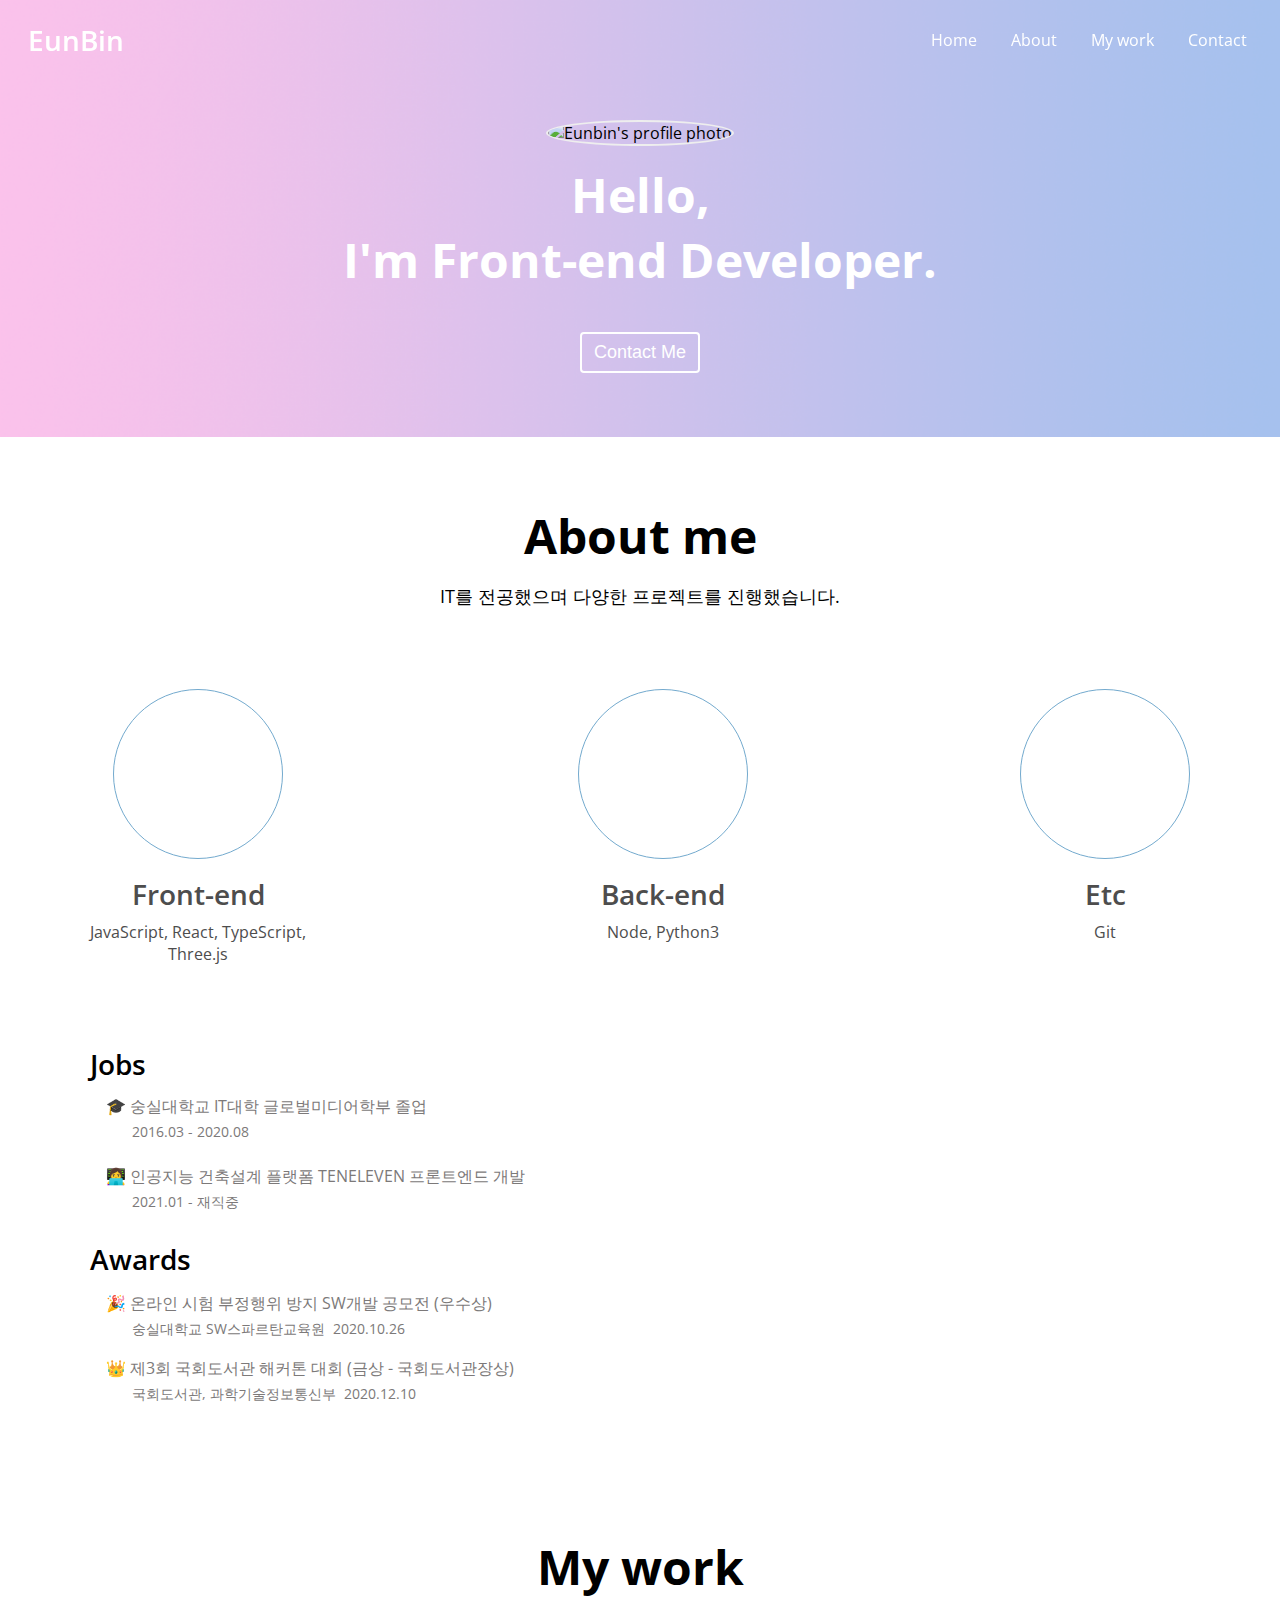
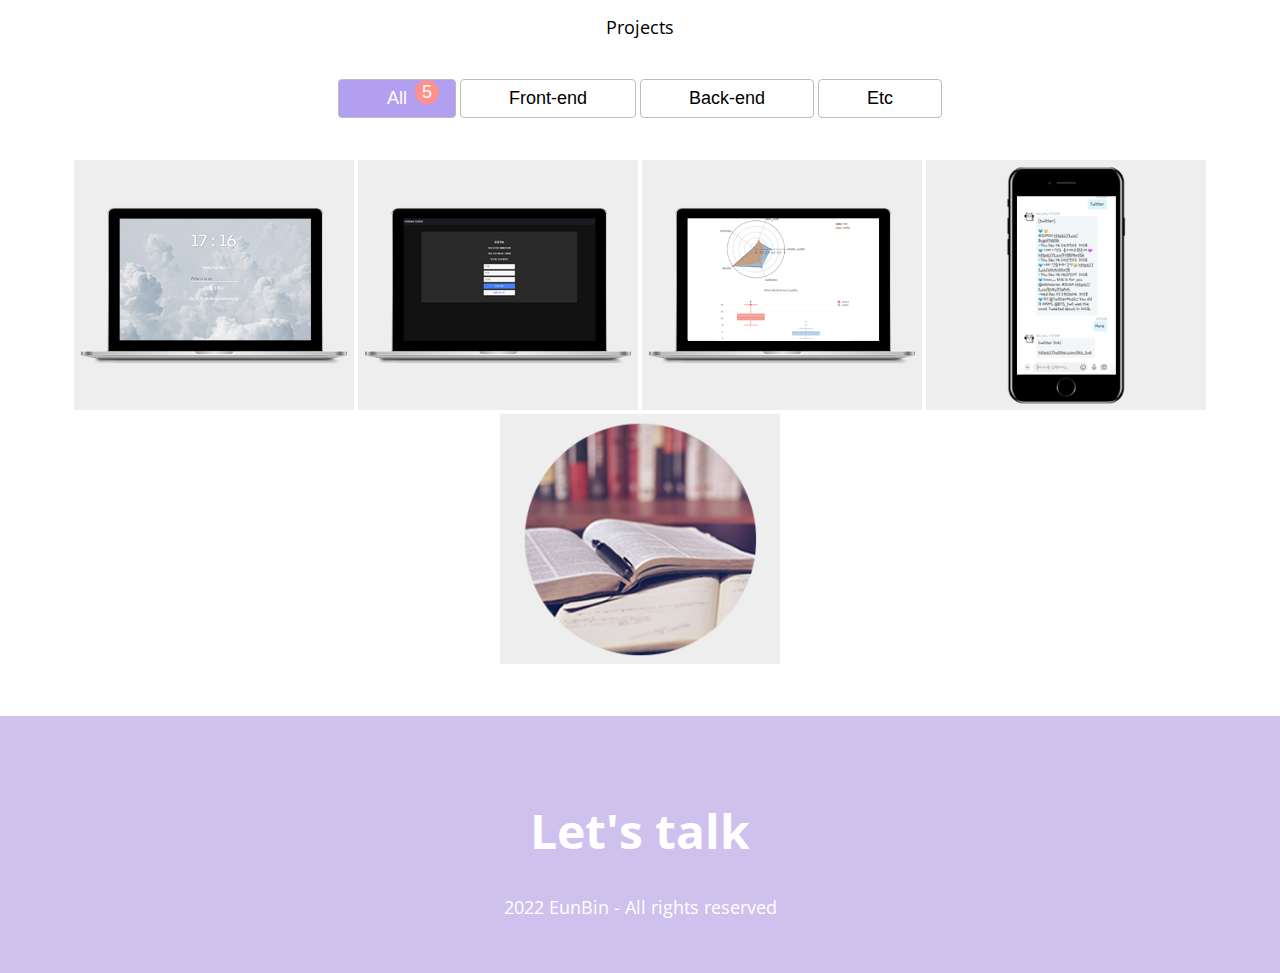
==== commit 92e174a9: "내용 업데이트" ====
--- a/index.html
+++ b/index.html
@@ -24,11 +24,8 @@
     <ul class="navbar__menu">
       <li class="navbar__menu__item active" data-link="#home">Home</li>
       <li class="navbar__menu__item" data-link="#about">About</li>
-      <li class="navbar__menu__item" data-link="#skills">Skills</li>
+      <!-- <li class="navbar__menu__item" data-link="#skills">Skills</li> -->
       <li class="navbar__menu__item" data-link="#work">My work</li>
-      <li class="navbar__menu__item" data-link="#testimonial">
-        Testimonial
-      </li>
       <li class="navbar__menu__item" data-link="#contact">Contact</li>
     </ul>
 
@@ -42,8 +39,8 @@
     <div class="home__container">
       <img src="https://avatars2.githubusercontent.com/u/37136770?s=460&u=2ddfc7a9444c9f76164aef270ee5d419b0d2f5f1&v=4"
         alt="Eunbin's profile photo" class="home__avatar" />
-      <h1 class="home__title">Hello, <br />I'm Web Coder.</h1>
-      <h2 class="home__description">프론트엔드 개발을 공부중입니다.</h2>
+      <h1 class="home__title">Hello, <br />I'm Front-end Developer.</h1>
+      <h2 class="home__description"></h2>
       <button class="home__contact">Contact Me</button>
     </div>
   </section>
@@ -52,35 +49,35 @@
   <section id="about" class="section section__container">
     <h1>About me</h1>
     <p>
-      IT를 전공하며 프로그래밍과 디자인을 골고루 배웠고 챗봇, 웹사이트 제작 등
+      IT를 전공했으며 
       다양한 프로젝트를 진행했습니다.
     </p>
     <div class="about__majors">
       <div class="major">
         <div class="major__icon">
-          <i class="fab fa-html5"></i>
+          <i class="fab fa-react"></i>
         </div>
         <h2 class="major__title">Front-end</h2>
         <div class="major__description">
-          HTML, CSS, JavaScript
+          JavaScript, React, TypeScript, <br />Three.js
         </div>
       </div>
       <div class="major">
         <div class="major__icon">
-          <i class="fab fa-python"></i>
-        </div>
-        <h2 class="major__title">Python</h2>
+          <i class="fab fa-node"></i>
+        </div>
+        <h2 class="major__title">Back-end</h2>
         <div class="major__description">
-          Python3
+          Node, Python3
         </div>
       </div>
       <div class="major">
         <div class="major__icon">
-          <i class="fas fa-database"></i>
-        </div>
-        <h2 class="major__title">Database</h2>
+          <i class="fab fa-git"></i>
+        </div>
+        <h2 class="major__title">Etc</h2>
         <div class="major__description">
-          My-SQL
+          Git
         </div>
       </div>
 
@@ -91,6 +88,12 @@
         <div class="job__description">
           <p class="job__name">🎓 숭실대학교 IT대학 글로벌미디어학부 졸업</p>
           <p class="job__period">&nbsp;&nbsp;&nbsp;&nbsp;2016.03 - 2020.08</p>
+        </div>
+      </div>
+      <div class="job">
+        <div class="job__description">
+          <p class="job__name">👩‍💻 인공지능 건축설계 플랫폼 TENELEVEN 프론트엔드 개발</p>
+          <p class="job__period">&nbsp;&nbsp;&nbsp;&nbsp;2021.01 - 재직중</p>
         </div>
       </div>
     </div>
@@ -101,7 +104,6 @@
           <p class="award__name">🎉 온라인 시험 부정행위 방지 SW개발 공모전 (우수상)</p>
           <p class="award__organization">&nbsp;&nbsp;&nbsp;&nbsp;숭실대학교 SW스파르탄교육원<span
               class="award__date">2020.10.26</span></p>
-
         </div>
       </div>
       <div class="award">
@@ -115,7 +117,7 @@
   </section>
 
   <!-- Skills -->
-  <section id="skills" class="section">
+  <!-- <section id="skills" class="section">
     <div class="section__container">
       <h1>Skills</h1>
       <h2>Skills & Attributes</h2>
@@ -198,7 +200,7 @@
       </div>
     </div>
     </div>
-  </section>
+  </section> -->
 
   <!-- Work -->
   <section id="work" class="section">
@@ -221,7 +223,7 @@
       </div>
 
       <div class="work__projects">
-        <a href="https://github.com/eunbinhyun/chromeAppJS" class="project" target="blank" data-type="front-end">
+        <a href="https://github.com/eunbiㅠnhyun/chromeAppJS" class="project" target="blank" data-type="front-end">
           <img src="imgs/projects/chromeApp.png" alt="chromeApp" class="project__img" />
           <div class="project__description">
             <h3>chromeApp</h3>
@@ -260,41 +262,6 @@
       </div>
     </div>
   </section>
-
-  <!-- Testimonials -->
-  <section id="testimonial" class="section">
-    <div class="section__container">
-      <h1>Testimonials</h1>
-      <h3>See what they say about me</h3>
-      <div class="testimonials">
-        <div class="testimonial">
-          <img src="imgs/testimonial/people1.jpg" alt="People" class="testimonial__avatar" />
-          <div class="testimonial__speech-bubble">
-            <p>
-              Lorem ipsum dolor sit amet consectetur adipisicing elit. Sunt
-              necessitatibus natus placeat sit. Ea minus fugiat rerum iure
-              animi eligendi minima totam, voluptas, doloribus aperiam quasi
-              molestiae non nam dolor?
-            </p>
-            <p class="name"><a href="">anonymous</a> / Company</p>
-          </div>
-        </div>
-        <div class="testimonial">
-          <div class="testimonial__speech-bubble">
-            <p>
-              Lorem ipsum dolor sit amet consectetur adipisicing elit. Sunt
-              necessitatibus natus placeat sit. Ea minus fugiat rerum iure
-              animi eligendi minima totam, voluptas, doloribus aperiam quasi
-              molestiae non nam dolor?
-            </p>
-            <p class="name"><a href="">anonymous</a> / Company</p>
-          </div>
-          <img src="imgs/testimonial/people1.jpg" alt="People" class="testimonial__avatar" />
-        </div>
-      </div>
-    </div>
-  </section>
-
   <!-- Contact -->
   <section id="contact" class="section">
     <h1 class="contact__title">Let's talk</h1>
@@ -303,14 +270,14 @@
       <a href="https://github.com/eunbinhyun" target="_blank">
         <i class="fab fa-github"></i>
       </a>
-      <a href="#" target="_blank">
+      <!-- <a href="#" target="_blank">
         <i class="fa fa-linkedin-square"></i>
-      </a>
+      </a> -->
       <a href="mailto:dmsqlsgus@naver.com">
         <i class="fas fa-envelope-square"></i>
       </a>
     </div>
-    <p class="contact__rights">2020 EunBin - All rights reserved</p>
+    <p class="contact__rights">2022 EunBin - All rights reserved</p>
   </section>
 
   <!-- Arrow up -->
--- a/style.css
+++ b/style.css
@@ -306,6 +306,14 @@
   margin-left: 8px;
 }
 
+.artist__picture {
+  margin: 10px 5px;
+}
+.artist__picture img{
+  width: 183px;
+  height: 183px;
+}
+
 /* Skill */
 .skillset {
   display: flex;
@@ -316,6 +324,10 @@
 
 .skillset__title {
   color: var(--color-white);
+}
+
+.tools__list{
+  color:var(--color-white);
 }
 .skillset__left {
   flex-basis: 60%;
@@ -465,49 +477,6 @@
   background-color: var(--color-dark-white);
 }
 
-/* Testimonial */
-#testimonial {
-  background-color: var(--color-light-white);
-}
-
-.testimonials {
-  margin: 40px;
-}
-
-.testimonial {
-  display: flex;
-  margin: 32px 0;
-}
-
-.testimonial__avatar {
-  width: 150px;
-  height: 150px;
-  border-radius: 50%;
-  margin: 12px;
-}
-
-.testimonial__avatar:nth-child(odd) {
-  margin-right: 40px;
-}
-
-.testimonial__avatar:nth-child(even) {
-  margin-left: 40px;
-}
-
-.testimonial__speech-bubble {
-  padding: 18px;
-  background-color: var(--color-white);
-  border-radius: var(--size--border-radius);
-}
-
-.testimonial__speech-bubble p {
-  color: var(--color-light-grey);
-}
-
-.testimonial__speech-bubble a {
-  color: var(--color-pink);
-}
-
 /* Contact */
 #contact {
   background-color: #cfc1ed;
@@ -542,9 +511,9 @@
   position: fixed;
   bottom: 50px;
   right: 50px;
-  width: 70px;
-  height: 70px;
-  font-size: 50px;
+  width: 50px;
+  height: 50px;
+  font-size: 24px;
   border: 1px solid var(--color-lightest-grey);
   background-color: var(--color-white);
   color: var(--color-light-grey);
